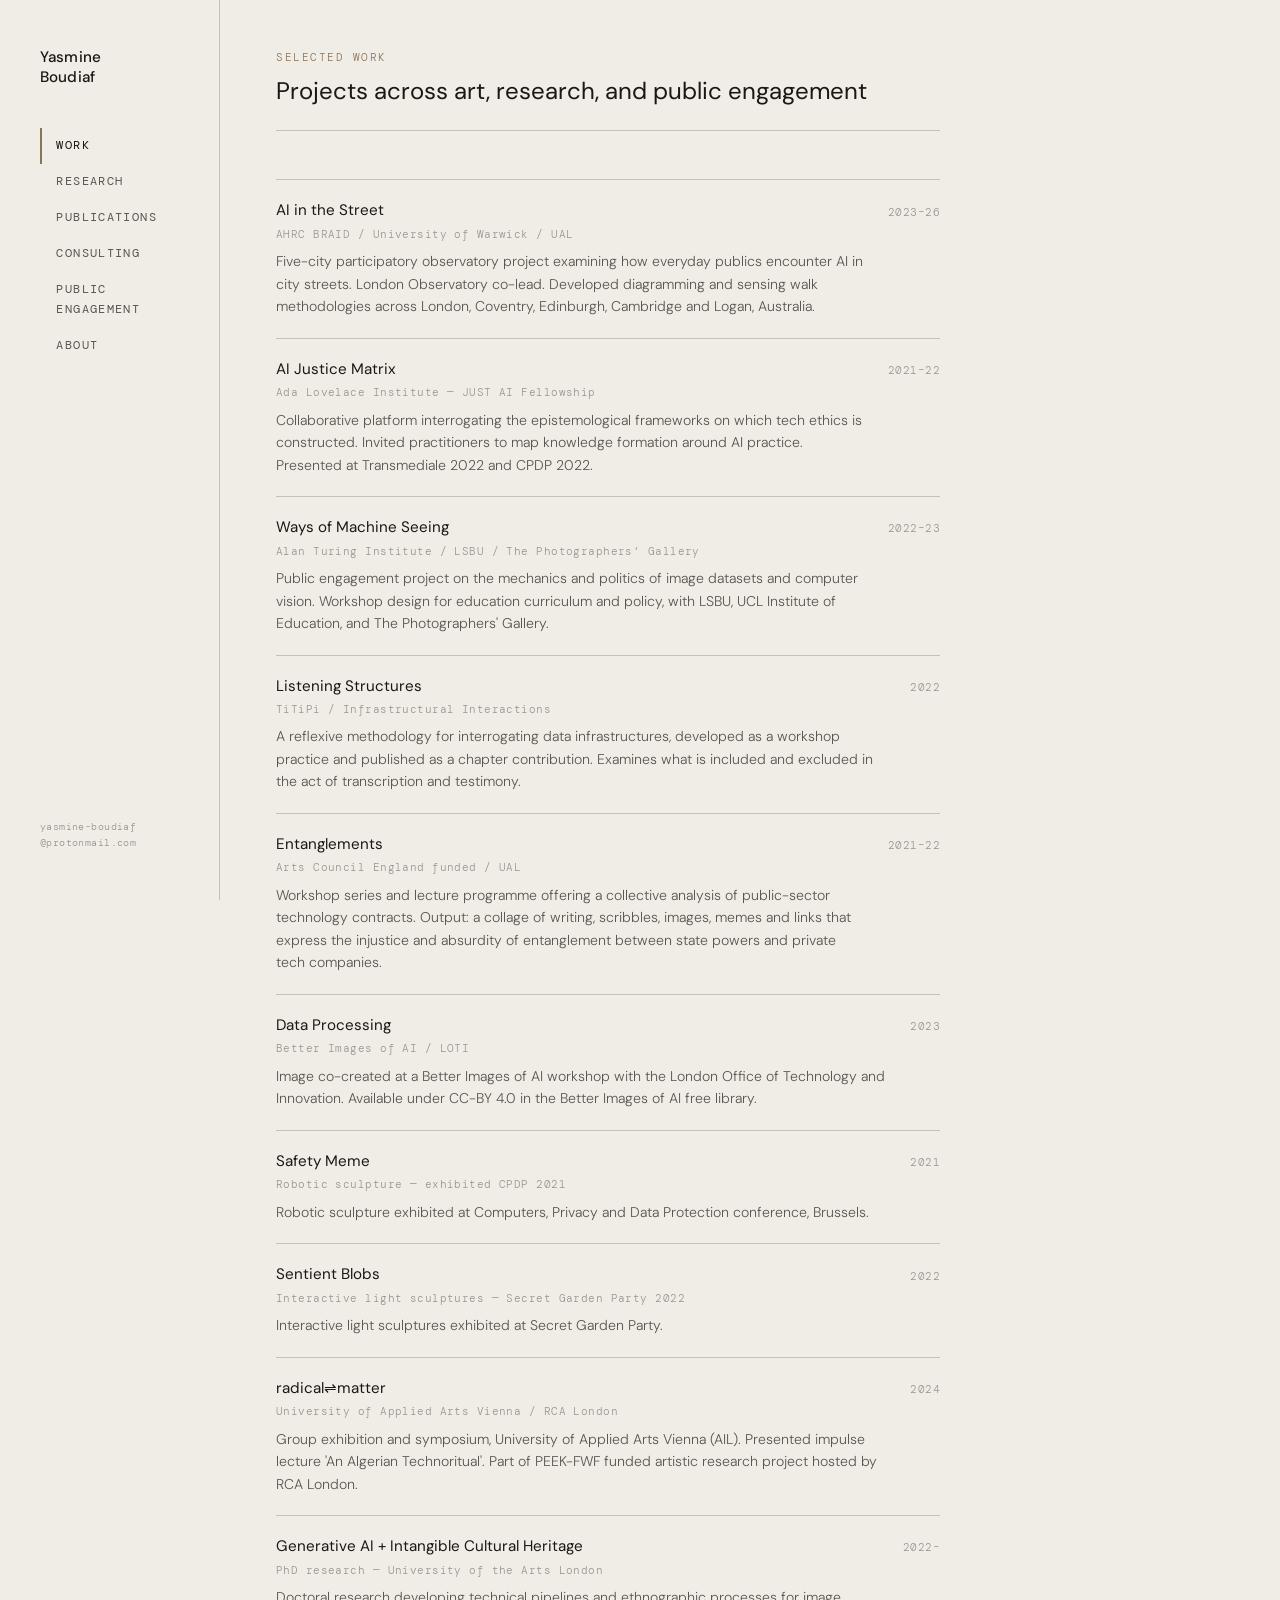
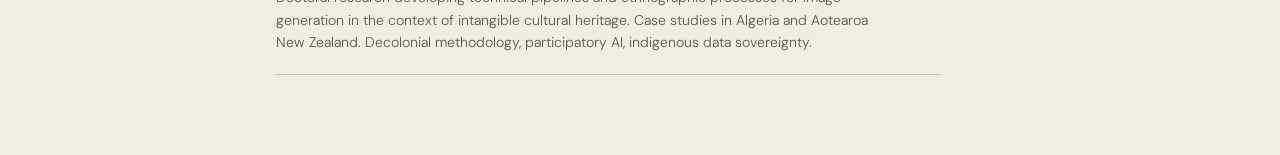
==== index.html @ 7d90a226 "added files via upload v1 website files" ====
<!DOCTYPE html>
<html lang="en">
<head>
  <meta charset="UTF-8">
  <meta name="viewport" content="width=device-width, initial-scale=1.0">
  <meta name="description" content="Yasmine Boudiaf — researcher, artist and technologist working at the intersection of generative AI, intangible cultural heritage, and decolonial practice.">
  <title>Work — Yasmine Boudiaf</title>
  <link rel="stylesheet" href="style.css">
</head>
<body>

<div class="site-wrapper">

  <nav class="site-nav" aria-label="Site navigation">
    <a href="index.html" class="site-name">Yasmine<br>Boudiaf</a>
    <ul class="nav-list">
      <li class="active"><a href="index.html">Work</a></li>
      <li><a href="research.html">Research</a></li>
      <li><a href="publications.html">Publications</a></li>
      <li><a href="consulting.html">Consulting</a></li>
      <li><a href="public-engagement.html">Public engagement</a></li>
      <li><a href="about.html">About</a></li>
    </ul>
    <div class="nav-footer">
      <a href="mailto:yasmine-boudiaf@protonmail.com">yasmine-boudiaf<br>@protonmail.com</a>
    </div>
  </nav>

  <main class="site-main">

    <header class="page-header">
      <span class="page-label">Selected work</span>
      <h1 class="page-title">Projects across art, research, and public engagement</h1>
    </header>

    <div class="entry-list">

      <div class="entry">
        <div>
          <div class="entry-title"><a href="https://warwick.ac.uk/fac/cross_fac/cim/research/projects/ai-in-the-street/" target="_blank">AI in the Street</a></div>
          <div class="entry-meta">AHRC BRAID / University of Warwick / UAL</div>
          <p class="entry-desc">Five-city participatory observatory project examining how everyday publics encounter AI in city streets. London Observatory co-lead. Developed diagramming and sensing walk methodologies across London, Coventry, Edinburgh, Cambridge and Logan, Australia.</p>
        </div>
        <div class="entry-year">2023–26</div>
      </div>

      <div class="entry">
        <div>
          <div class="entry-title"><a href="https://yasmine-boudiaf.com/ai-justice-matrix-collaborative-platform" target="_blank">AI Justice Matrix</a></div>
          <div class="entry-meta">Ada Lovelace Institute — JUST AI Fellowship</div>
          <p class="entry-desc">Collaborative platform interrogating the epistemological frameworks on which tech ethics is constructed. Invited practitioners to map knowledge formation around AI practice. Presented at Transmediale 2022 and CPDP 2022.</p>
        </div>
        <div class="entry-year">2021–22</div>
      </div>

      <div class="entry">
        <div>
          <div class="entry-title"><a href="https://www.lsbu.ac.uk/research/centres-groups/digital-and-data-research-centre/projects/ways-of-machine-seeing" target="_blank">Ways of Machine Seeing</a></div>
          <div class="entry-meta">Alan Turing Institute / LSBU / The Photographers' Gallery</div>
          <p class="entry-desc">Public engagement project on the mechanics and politics of image datasets and computer vision. Workshop design for education curriculum and policy, with LSBU, UCL Institute of Education, and The Photographers' Gallery.</p>
        </div>
        <div class="entry-year">2022–23</div>
      </div>

      <div class="entry">
        <div>
          <div class="entry-title"><a href="https://titipi.org/wiki/index.php/Listening_Structures" target="_blank">Listening Structures</a></div>
          <div class="entry-meta">TiTiPi / Infrastructural Interactions</div>
          <p class="entry-desc">A reflexive methodology for interrogating data infrastructures, developed as a workshop practice and published as a chapter contribution. Examines what is included and excluded in the act of transcription and testimony.</p>
        </div>
        <div class="entry-year">2022</div>
      </div>

      <div class="entry">
        <div>
          <div class="entry-title">Entanglements</div>
          <div class="entry-meta">Arts Council England funded / UAL</div>
          <p class="entry-desc">Workshop series and lecture programme offering a collective analysis of public-sector technology contracts. Output: a collage of writing, scribbles, images, memes and links that express the injustice and absurdity of entanglement between state powers and private tech companies.</p>
        </div>
        <div class="entry-year">2021–22</div>
      </div>

      <div class="entry">
        <div>
          <div class="entry-title"><a href="https://betterimagesofai.org/images?artist=YasmineBoudiaf&title=DataProcessing" target="_blank">Data Processing</a></div>
          <div class="entry-meta">Better Images of AI / LOTI</div>
          <p class="entry-desc">Image co-created at a Better Images of AI workshop with the London Office of Technology and Innovation. Available under CC-BY 4.0 in the Better Images of AI free library.</p>
        </div>
        <div class="entry-year">2023</div>
      </div>

      <div class="entry">
        <div>
          <div class="entry-title">Safety Meme</div>
          <div class="entry-meta">Robotic sculpture — exhibited CPDP 2021</div>
          <p class="entry-desc">Robotic sculpture exhibited at Computers, Privacy and Data Protection conference, Brussels.</p>
        </div>
        <div class="entry-year">2021</div>
      </div>

      <div class="entry">
        <div>
          <div class="entry-title">Sentient Blobs</div>
          <div class="entry-meta">Interactive light sculptures — Secret Garden Party 2022</div>
          <p class="entry-desc">Interactive light sculptures exhibited at Secret Garden Party.</p>
        </div>
        <div class="entry-year">2022</div>
      </div>

      <div class="entry">
        <div>
          <div class="entry-title"><a href="https://www.radicalmatter.art/events/exhibition" target="_blank">radical⇌matter</a></div>
          <div class="entry-meta">University of Applied Arts Vienna / RCA London</div>
          <p class="entry-desc">Group exhibition and symposium, University of Applied Arts Vienna (AIL). Presented impulse lecture 'An Algerian Technoritual'. Part of PEEK-FWF funded artistic research project hosted by RCA London.</p>
        </div>
        <div class="entry-year">2024</div>
      </div>

      <div class="entry">
        <div>
          <div class="entry-title">Generative AI + Intangible Cultural Heritage</div>
          <div class="entry-meta">PhD research — University of the Arts London</div>
          <p class="entry-desc">Doctoral research developing technical pipelines and ethnographic processes for image generation in the context of intangible cultural heritage. Case studies in Algeria and Aotearoa New Zealand. Decolonial methodology, participatory AI, indigenous data sovereignty.</p>
        </div>
        <div class="entry-year">2022–</div>
      </div>

    </div>

  </main>
</div>

</body>
</html>
---- style.css ----
/* ============================================================
   yasmine-boudiaf.com — stylesheet
   Typefaces: DM Mono (nav, labels), DM Sans (body)
   ============================================================ */

@import url('https://fonts.googleapis.com/css2?family=DM+Mono:ital,wght@0,300;0,400;0,500;1,300&family=DM+Sans:ital,opsz,wght@0,9..40,300;0,9..40,400;0,9..40,500;1,9..40,300&display=swap');

/* ── tokens ─────────────────────────────────────────────── */
:root {
  --bg:         #F0EDE6;
  --ink:        #1A1814;
  --ink-mid:    #5A5550;
  --ink-faint:  #9A9490;
  --accent:     #2D4A3E;
  --warm:       #8C7355;
  --border:     #C8C0B4;

  --mono:       'DM Mono', monospace;
  --sans:       'DM Sans', sans-serif;

  --nav-w:      220px;
  --gap:        2.5rem;
  --line:       1.75;
}

/* ── reset ───────────────────────────────────────────────── */
*, *::before, *::after { box-sizing: border-box; margin: 0; padding: 0; }
html { font-size: 16px; scroll-behavior: smooth; }

body {
  background: var(--bg);
  color: var(--ink);
  font-family: var(--sans);
  font-size: 1rem;
  font-weight: 300;
  line-height: var(--line);
  min-height: 100vh;
}

/* ── layout ──────────────────────────────────────────────── */
.site-wrapper {
  display: flex;
  min-height: 100vh;
}

/* ── left navigation ─────────────────────────────────────── */
.site-nav {
  width: var(--nav-w);
  min-width: var(--nav-w);
  padding: 3rem 2rem 3rem 2.5rem;
  position: sticky;
  top: 0;
  height: 100vh;
  display: flex;
  flex-direction: column;
  border-right: 1px solid var(--border);
}

.site-name {
  font-family: var(--sans);
  font-size: 0.95rem;
  font-weight: 500;
  letter-spacing: 0.01em;
  line-height: 1.3;
  margin-bottom: 2.5rem;
  color: var(--ink);
  text-decoration: none;
  display: block;
}

.site-name:hover { color: var(--accent); }

.nav-list {
  list-style: none;
  display: flex;
  flex-direction: column;
  gap: 0;
}

.nav-list li {
  border-left: 2px solid transparent;
  transition: border-color 0.15s;
}

.nav-list li.active,
.nav-list li:hover {
  border-left-color: var(--warm);
}

.nav-list a {
  display: block;
  font-family: var(--mono);
  font-size: 0.72rem;
  font-weight: 400;
  letter-spacing: 0.12em;
  text-transform: uppercase;
  color: var(--ink-mid);
  text-decoration: none;
  padding: 0.5rem 0 0.5rem 0.9rem;
  transition: color 0.15s;
}

.nav-list li.active a,
.nav-list li:hover a {
  color: var(--ink);
}

.nav-footer {
  margin-top: auto;
  font-family: var(--mono);
  font-size: 0.65rem;
  color: var(--ink-faint);
  letter-spacing: 0.04em;
  line-height: 1.6;
}

.nav-footer a {
  color: var(--ink-faint);
  text-decoration: none;
}

.nav-footer a:hover { color: var(--accent); }

/* ── main content ────────────────────────────────────────── */
.site-main {
  flex: 1;
  padding: 3rem var(--gap) 5rem calc(var(--gap) + 1rem);
  max-width: 760px;
}

/* ── page header ─────────────────────────────────────────── */
.page-header {
  margin-bottom: 3rem;
  padding-bottom: 1.5rem;
  border-bottom: 1px solid var(--border);
}

.page-label {
  font-family: var(--mono);
  font-size: 0.68rem;
  letter-spacing: 0.14em;
  text-transform: uppercase;
  color: var(--warm);
  display: block;
  margin-bottom: 0.5rem;
}

.page-title {
  font-family: var(--sans);
  font-size: 1.5rem;
  font-weight: 400;
  line-height: 1.3;
  color: var(--ink);
}

/* ── typography ──────────────────────────────────────────── */
h2 {
  font-family: var(--sans);
  font-size: 0.8rem;
  font-weight: 500;
  letter-spacing: 0.1em;
  text-transform: uppercase;
  color: var(--warm);
  margin: 2.5rem 0 1rem;
}

h2:first-child { margin-top: 0; }

p {
  margin-bottom: 1rem;
  color: var(--ink);
}

p:last-child { margin-bottom: 0; }

a {
  color: var(--accent);
  text-decoration: underline;
  text-underline-offset: 3px;
  text-decoration-thickness: 1px;
}

a:hover { color: var(--ink); }

em { font-style: italic; }
strong { font-weight: 500; }

/* ── project / entry list ────────────────────────────────── */
.entry-list {
  display: flex;
  flex-direction: column;
  gap: 0;
}

.entry {
  padding: 1.25rem 0;
  border-bottom: 1px solid var(--border);
  display: grid;
  grid-template-columns: 1fr auto;
  gap: 0 1.5rem;
  align-items: start;
}

.entry:first-child { border-top: 1px solid var(--border); }

.entry-title {
  font-family: var(--sans);
  font-size: 0.95rem;
  font-weight: 400;
  color: var(--ink);
  margin-bottom: 0.2rem;
  line-height: 1.4;
}

.entry-title a {
  color: var(--ink);
  text-decoration: none;
}

.entry-title a:hover { color: var(--accent); }

.entry-meta {
  font-family: var(--mono);
  font-size: 0.68rem;
  color: var(--ink-faint);
  letter-spacing: 0.04em;
  margin-bottom: 0.4rem;
}

.entry-desc {
  font-size: 0.88rem;
  color: var(--ink-mid);
  line-height: 1.6;
  margin: 0;
}

.entry-year {
  font-family: var(--mono);
  font-size: 0.68rem;
  color: var(--ink-faint);
  letter-spacing: 0.04em;
  white-space: nowrap;
  padding-top: 0.15rem;
}

/* ── about page ──────────────────────────────────────────── */
.about-grid {
  display: grid;
  grid-template-columns: 1fr 1fr;
  gap: 0 3rem;
  margin-top: 2rem;
}

.about-grid .full-width {
  grid-column: 1 / -1;
}

.tag-list {
  list-style: none;
  display: flex;
  flex-wrap: wrap;
  gap: 0.4rem;
  margin-top: 0.5rem;
}

.tag-list li {
  font-family: var(--mono);
  font-size: 0.65rem;
  letter-spacing: 0.06em;
  color: var(--ink-mid);
  background: transparent;
  border: 1px solid var(--border);
  padding: 0.2rem 0.55rem;
  border-radius: 2px;
}

/* ── section divider ─────────────────────────────────────── */
.section-gap {
  margin-top: 2.5rem;
}

/* ── CV download ─────────────────────────────────────────── */
.cv-link {
  display: inline-flex;
  align-items: center;
  gap: 0.5rem;
  font-family: var(--mono);
  font-size: 0.72rem;
  letter-spacing: 0.1em;
  text-transform: uppercase;
  color: var(--bg);
  background: var(--ink);
  text-decoration: none;
  padding: 0.65rem 1.1rem;
  border-radius: 2px;
  transition: background 0.15s;
  margin-top: 1.5rem;
}

.cv-link:hover {
  background: var(--accent);
  color: var(--bg);
}

/* ── affiliation list ────────────────────────────────────── */
.affil-list {
  list-style: none;
  display: flex;
  flex-direction: column;
  gap: 0.5rem;
}

.affil-list li {
  font-size: 0.88rem;
  color: var(--ink-mid);
  padding-left: 1rem;
  position: relative;
}

.affil-list li::before {
  content: '—';
  position: absolute;
  left: 0;
  color: var(--border);
  font-family: var(--mono);
}

/* ── responsive ──────────────────────────────────────────── */
@media (max-width: 720px) {
  .site-wrapper { flex-direction: column; }

  .site-nav {
    width: 100%;
    min-width: 0;
    height: auto;
    position: static;
    padding: 1.5rem 1.5rem 1rem;
    border-right: none;
    border-bottom: 1px solid var(--border);
    flex-direction: row;
    flex-wrap: wrap;
    align-items: center;
    gap: 1rem;
  }

  .site-name { margin-bottom: 0; }

  .nav-list {
    flex-direction: row;
    flex-wrap: wrap;
    gap: 0;
  }

  .nav-list li { border-left: none; border-bottom: 2px solid transparent; }
  .nav-list li.active, .nav-list li:hover { border-left-color: transparent; border-bottom-color: var(--warm); }
  .nav-list a { padding: 0.3rem 0.6rem; }

  .nav-footer { display: none; }

  .site-main {
    padding: 2rem 1.5rem 3rem;
    max-width: 100%;
  }

  .about-grid {
    grid-template-columns: 1fr;
  }

  .entry {
    grid-template-columns: 1fr;
  }

  .entry-year {
    display: none;
  }
}

@media (prefers-reduced-motion: reduce) {
  * { transition: none !important; }
}
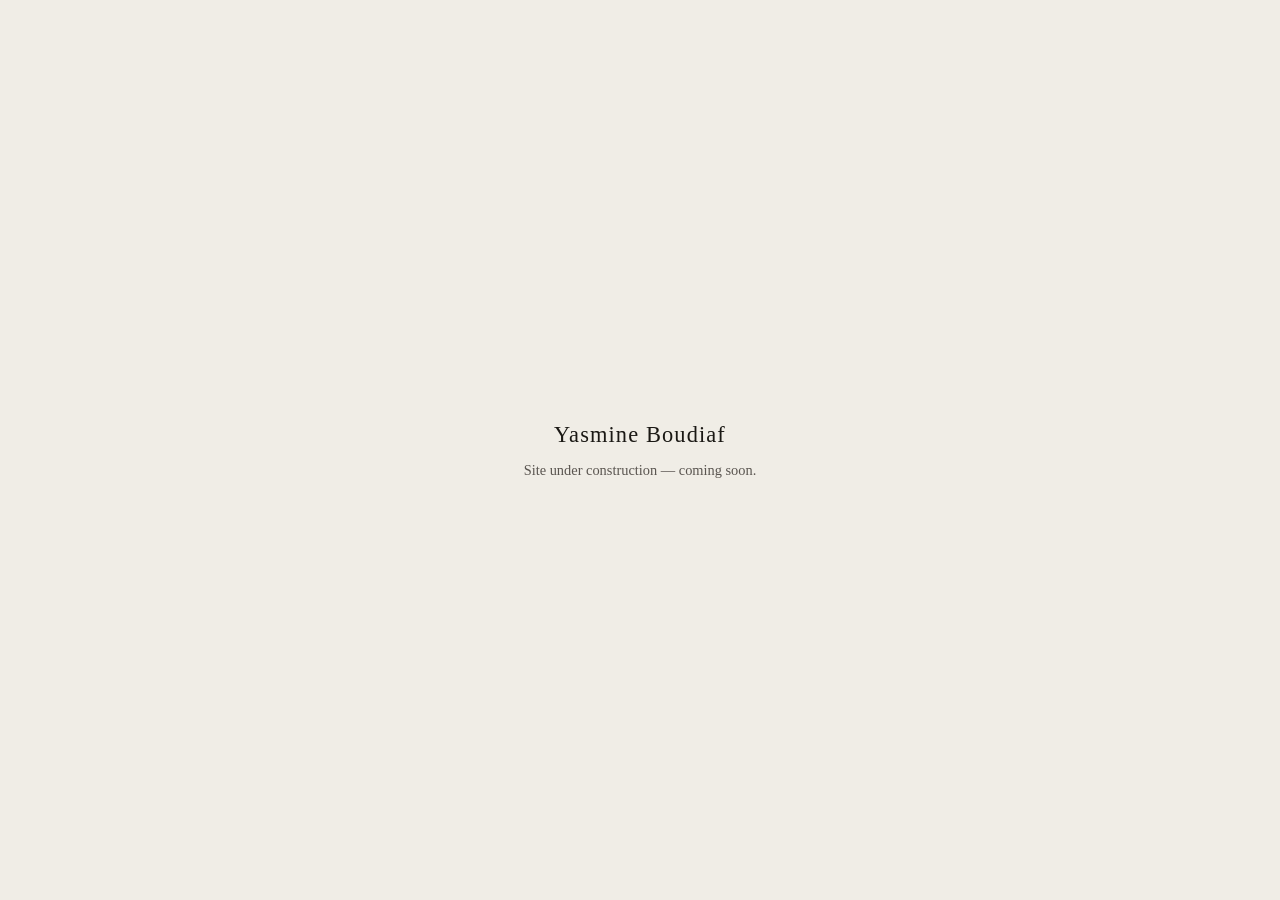
==== commit 07757218: "Update index.html Temporary landing page while site is being built." ====
--- a/index.html
+++ b/index.html
@@ -1,134 +1,39 @@
 <!DOCTYPE html>
 <html lang="en">
 <head>
-  <meta charset="UTF-8">
-  <meta name="viewport" content="width=device-width, initial-scale=1.0">
-  <meta name="description" content="Yasmine Boudiaf — researcher, artist and technologist working at the intersection of generative AI, intangible cultural heritage, and decolonial practice.">
-  <title>Work — Yasmine Boudiaf</title>
-  <link rel="stylesheet" href="style.css">
+<meta charset="UTF-8">
+<meta name="viewport" content="width=device-width, initial-scale=1.0">
+<title>Yasmine Boudiaf</title>
+<style>
+  body {
+    background: #F0EDE6;
+    font-family: 'Georgia', serif;
+    display: flex;
+    align-items: center;
+    justify-content: center;
+    min-height: 100vh;
+    margin: 0;
+  }
+  .message {
+    text-align: center;
+    color: #1A1814;
+  }
+  h1 {
+    font-size: 1.4rem;
+    font-weight: 400;
+    letter-spacing: 0.05em;
+    margin-bottom: 0.75rem;
+  }
+  p {
+    font-size: 0.9rem;
+    color: #5A5550;
+  }
+</style>
 </head>
 <body>
-
-<div class="site-wrapper">
-
-  <nav class="site-nav" aria-label="Site navigation">
-    <a href="index.html" class="site-name">Yasmine<br>Boudiaf</a>
-    <ul class="nav-list">
-      <li class="active"><a href="index.html">Work</a></li>
-      <li><a href="research.html">Research</a></li>
-      <li><a href="publications.html">Publications</a></li>
-      <li><a href="consulting.html">Consulting</a></li>
-      <li><a href="public-engagement.html">Public engagement</a></li>
-      <li><a href="about.html">About</a></li>
-    </ul>
-    <div class="nav-footer">
-      <a href="mailto:yasmine-boudiaf@protonmail.com">yasmine-boudiaf<br>@protonmail.com</a>
-    </div>
-  </nav>
-
-  <main class="site-main">
-
-    <header class="page-header">
-      <span class="page-label">Selected work</span>
-      <h1 class="page-title">Projects across art, research, and public engagement</h1>
-    </header>
-
-    <div class="entry-list">
-
-      <div class="entry">
-        <div>
-          <div class="entry-title"><a href="https://warwick.ac.uk/fac/cross_fac/cim/research/projects/ai-in-the-street/" target="_blank">AI in the Street</a></div>
-          <div class="entry-meta">AHRC BRAID / University of Warwick / UAL</div>
-          <p class="entry-desc">Five-city participatory observatory project examining how everyday publics encounter AI in city streets. London Observatory co-lead. Developed diagramming and sensing walk methodologies across London, Coventry, Edinburgh, Cambridge and Logan, Australia.</p>
-        </div>
-        <div class="entry-year">2023–26</div>
-      </div>
-
-      <div class="entry">
-        <div>
-          <div class="entry-title"><a href="https://yasmine-boudiaf.com/ai-justice-matrix-collaborative-platform" target="_blank">AI Justice Matrix</a></div>
-          <div class="entry-meta">Ada Lovelace Institute — JUST AI Fellowship</div>
-          <p class="entry-desc">Collaborative platform interrogating the epistemological frameworks on which tech ethics is constructed. Invited practitioners to map knowledge formation around AI practice. Presented at Transmediale 2022 and CPDP 2022.</p>
-        </div>
-        <div class="entry-year">2021–22</div>
-      </div>
-
-      <div class="entry">
-        <div>
-          <div class="entry-title"><a href="https://www.lsbu.ac.uk/research/centres-groups/digital-and-data-research-centre/projects/ways-of-machine-seeing" target="_blank">Ways of Machine Seeing</a></div>
-          <div class="entry-meta">Alan Turing Institute / LSBU / The Photographers' Gallery</div>
-          <p class="entry-desc">Public engagement project on the mechanics and politics of image datasets and computer vision. Workshop design for education curriculum and policy, with LSBU, UCL Institute of Education, and The Photographers' Gallery.</p>
-        </div>
-        <div class="entry-year">2022–23</div>
-      </div>
-
-      <div class="entry">
-        <div>
-          <div class="entry-title"><a href="https://titipi.org/wiki/index.php/Listening_Structures" target="_blank">Listening Structures</a></div>
-          <div class="entry-meta">TiTiPi / Infrastructural Interactions</div>
-          <p class="entry-desc">A reflexive methodology for interrogating data infrastructures, developed as a workshop practice and published as a chapter contribution. Examines what is included and excluded in the act of transcription and testimony.</p>
-        </div>
-        <div class="entry-year">2022</div>
-      </div>
-
-      <div class="entry">
-        <div>
-          <div class="entry-title">Entanglements</div>
-          <div class="entry-meta">Arts Council England funded / UAL</div>
-          <p class="entry-desc">Workshop series and lecture programme offering a collective analysis of public-sector technology contracts. Output: a collage of writing, scribbles, images, memes and links that express the injustice and absurdity of entanglement between state powers and private tech companies.</p>
-        </div>
-        <div class="entry-year">2021–22</div>
-      </div>
-
-      <div class="entry">
-        <div>
-          <div class="entry-title"><a href="https://betterimagesofai.org/images?artist=YasmineBoudiaf&title=DataProcessing" target="_blank">Data Processing</a></div>
-          <div class="entry-meta">Better Images of AI / LOTI</div>
-          <p class="entry-desc">Image co-created at a Better Images of AI workshop with the London Office of Technology and Innovation. Available under CC-BY 4.0 in the Better Images of AI free library.</p>
-        </div>
-        <div class="entry-year">2023</div>
-      </div>
-
-      <div class="entry">
-        <div>
-          <div class="entry-title">Safety Meme</div>
-          <div class="entry-meta">Robotic sculpture — exhibited CPDP 2021</div>
-          <p class="entry-desc">Robotic sculpture exhibited at Computers, Privacy and Data Protection conference, Brussels.</p>
-        </div>
-        <div class="entry-year">2021</div>
-      </div>
-
-      <div class="entry">
-        <div>
-          <div class="entry-title">Sentient Blobs</div>
-          <div class="entry-meta">Interactive light sculptures — Secret Garden Party 2022</div>
-          <p class="entry-desc">Interactive light sculptures exhibited at Secret Garden Party.</p>
-        </div>
-        <div class="entry-year">2022</div>
-      </div>
-
-      <div class="entry">
-        <div>
-          <div class="entry-title"><a href="https://www.radicalmatter.art/events/exhibition" target="_blank">radical⇌matter</a></div>
-          <div class="entry-meta">University of Applied Arts Vienna / RCA London</div>
-          <p class="entry-desc">Group exhibition and symposium, University of Applied Arts Vienna (AIL). Presented impulse lecture 'An Algerian Technoritual'. Part of PEEK-FWF funded artistic research project hosted by RCA London.</p>
-        </div>
-        <div class="entry-year">2024</div>
-      </div>
-
-      <div class="entry">
-        <div>
-          <div class="entry-title">Generative AI + Intangible Cultural Heritage</div>
-          <div class="entry-meta">PhD research — University of the Arts London</div>
-          <p class="entry-desc">Doctoral research developing technical pipelines and ethnographic processes for image generation in the context of intangible cultural heritage. Case studies in Algeria and Aotearoa New Zealand. Decolonial methodology, participatory AI, indigenous data sovereignty.</p>
-        </div>
-        <div class="entry-year">2022–</div>
-      </div>
-
-    </div>
-
-  </main>
-</div>
-
+  <div class="message">
+    <h1>Yasmine Boudiaf</h1>
+    <p>Site under construction — coming soon.</p>
+  </div>
 </body>
 </html>
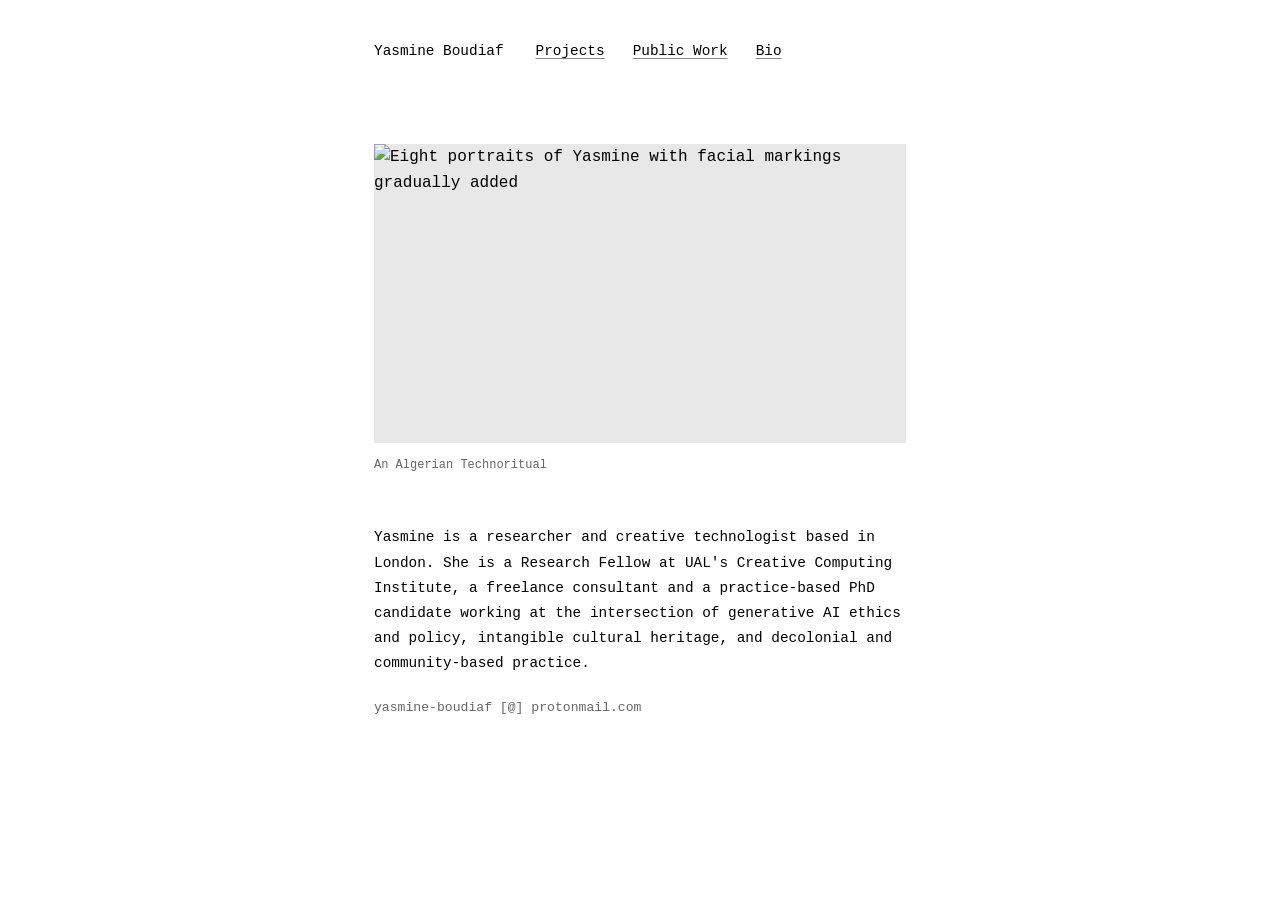
==== commit e0b26add: "Add files via upload Nov 2026.2" ====
--- a/index.html
+++ b/index.html
@@ -3,37 +3,623 @@
 <head>
 <meta charset="UTF-8">
 <meta name="viewport" content="width=device-width, initial-scale=1.0">
+<meta name="description" content="Yasmine Boudiaf, researcher, artist, and technologist working at the intersection of AI governance, cultural heritage, and decolonial practice. Based in London.">
+<meta name="keywords" content="Yasmine Boudiaf, AI ethics, cultural heritage, decolonial AI, intangible heritage, generative AI, participatory research, AI policy, racial justice, creative technologist, UAL, Creative Computing Institute, Algerian artist, AI governance, anti-colonial, indigenous data sovereignty, federated data commons">
+<meta property="og:type" content="website">
+<meta property="og:url" content="https://yasmine-boudiaf.com/">
+<meta property="og:title" content="Yasmine Boudiaf">
+<meta property="og:description" content="Researcher, artist and technologist working across AI ethics, intangible cultural heritage and decolonial practice. Based in London.">
+<meta property="og:image" content="https://yasmine-boudiaf.com/og-image.jpg">
+<meta property="og:image:width" content="1200">
+<meta property="og:image:height" content="630">
+<meta property="og:image:alt" content="Yasmine Boudiaf, with eight portraits showing Algerian facial markings">
+<meta name="twitter:card" content="summary_large_image">
+<link rel="canonical" href="https://yasmine-boudiaf.com/">
+<link rel="icon" href="favicon.ico" sizes="any">
+<link rel="icon" type="image/png" href="favicon.png">
+<link rel="apple-touch-icon" href="apple-touch-icon.png">
 <title>Yasmine Boudiaf</title>
 <style>
-  body {
-    background: #F0EDE6;
-    font-family: 'Georgia', serif;
-    display: flex;
-    align-items: center;
-    justify-content: center;
-    min-height: 100vh;
-    margin: 0;
-  }
-  .message {
-    text-align: center;
-    color: #1A1814;
-  }
-  h1 {
-    font-size: 1.4rem;
-    font-weight: 400;
-    letter-spacing: 0.05em;
-    margin-bottom: 0.75rem;
-  }
-  p {
-    font-size: 0.9rem;
-    color: #5A5550;
-  }
+@font-face {
+  font-family: 'Mono';
+  src: url('fonts/mono-regular.woff') format('woff');
+  font-weight: 400;
+  font-style: normal;
+  font-display: swap;
+}
+@font-face {
+  font-family: 'Mono';
+  src: url('fonts/mono-bold.woff') format('woff');
+  font-weight: 700;
+  font-style: normal;
+  font-display: swap;
+}
+@font-face {
+  font-family: 'Mono';
+  src: url('fonts/mono-italic.woff') format('woff');
+  font-weight: 400;
+  font-style: italic;
+  font-display: swap;
+}
+
+* { box-sizing: border-box; margin: 0; padding: 0; }
+html { background: #fff; color: #000; font-size: 16px; }
+body {
+  font-family: 'Mono', 'Courier New', monospace;
+  font-weight: 400; line-height: 1.65;
+  max-width: 580px; margin: 0 auto;
+  padding: 2.5rem 1.5rem 8rem;
+}
+a { color: #000; text-decoration: underline; text-underline-offset: 3px; text-decoration-color: #888; }
+a:hover { text-decoration-color: #000; }
+a:focus-visible { outline: 2px solid #000; outline-offset: 3px; text-decoration: none; }
+em { font-style: italic; }
+strong { font-weight: 700; }
+
+.site-header { display: grid; grid-template-columns: auto 1fr; gap: 2rem; margin-bottom: 5rem; }
+.site-name { font-size: 0.9rem; text-decoration: none; white-space: nowrap; }
+.site-name:hover { text-decoration: underline; }
+.nav-links { display: flex; flex-wrap: wrap; gap: 0 1.75rem; }
+.nav-links a { font-size: 0.9rem; }
+.nav-links a[aria-current="page"] { text-decoration-color: #000; text-decoration-thickness: 2px; }
+
+.back { display: inline-block; font-size: 0.82rem; color: #666; margin-bottom: 3.5rem; }
+.back:hover { color: #000; }
+
+.project-title { font-size: 1.55rem; font-weight: 400; line-height: 1.25; margin-bottom: 0.75rem; }
+.meta { font-size: 0.82rem; color: #666; margin-bottom: 2rem; }
+.project-title + .img-box, .project-title + p:not(.meta) { margin-top: 1.25rem; }
+
+p { font-size: 0.9rem; line-height: 1.75; margin-bottom: 1.25rem; }
+ol, ul { font-size: 0.9rem; line-height: 1.75; margin: 0 0 1.25rem 1.5rem; }
+
+.section-head { font-size: 0.9rem; font-weight: 700; margin: 3rem 0 1rem; }
+.sub-head { font-size: 1.1rem; font-weight: 400; margin: 4rem 0 1rem; }
+.sub-head:first-child, .view > .section-head:first-child { margin-top: 0; }
+.meta + .sub-head { margin-top: 1rem; }
+.sub-head + .img-box { margin-top: 0; }
+.section-head + p, .section-head + ol { margin-top: 0; }
+
+.img-box { width: 100%; background: #e8e8e8; display: flex; align-items: center; justify-content: center;
+  position: relative; overflow: hidden; margin-bottom: 0.5rem; }
+.img-box-main { aspect-ratio: 16/9; margin-bottom: 2.5rem; }
+.img-box-inline { aspect-ratio: 4/3; margin: 2.5rem 0; }
+.img-box-portrait { aspect-ratio: 4/5; max-width: 320px; margin-bottom: 3rem; }
+.img-box::before, .img-box::after { content: ''; position: absolute; background: #ccc; }
+.img-box::before { width: 100%; height: 1px; top: 50%; left: 0; }
+.img-box::after { width: 1px; height: 100%; left: 50%; top: 0; }
+.img-box-label { font-size: 0.7rem; color: #aaa; text-transform: uppercase; letter-spacing: 0.1em; position: relative; z-index: 1; }
+
+.inline-img { margin: 2.5rem 0; }
+.inline-img .img-box-inline { margin: 0 0 0.5rem; }
+.img-caption { font-size: 0.75rem; color: #666; line-height: 1.5; margin-bottom: 0; }
+.img-box-main:has(+ .img-caption) { margin-bottom: 0.5rem; }
+.img-box-main + .img-caption { margin-bottom: 2.5rem; }
+
+.project-links { display: flex; flex-direction: column; gap: 0.35rem; margin: 3rem 0 1.25rem; }
+.project-links a { font-size: 0.82rem; }
+
+/* landing */
+.carousel { position: relative; margin-bottom: 3rem; }
+.slide { display: none; text-decoration: none; }
+.slide.is-on { display: block; }
+.slide .img-box-main { margin-bottom: 0.5rem; }
+.slide-caption { font-size: 0.75rem; color: #666; }
+.slide:hover .slide-caption { color: #000; text-decoration: underline; text-underline-offset: 3px; }
+.contact { font-size: 0.82rem; color: #666; }
+
+/* projects index */
+.index { list-style: none; margin: 0; }
+.index li { margin-bottom: 4.5rem; }
+.index-link { display: block; text-decoration: none; }
+.index-title { display: block; font-size: 1.1rem; line-height: 1.35; margin-bottom: 1rem;
+  text-decoration: underline; text-underline-offset: 4px; text-decoration-color: #888; }
+.index-link:hover .index-title { text-decoration-color: #000; }
+.index-link .img-box-main { margin-bottom: 1rem; }
+.index-desc { margin: 0; }
+
+/* research */
+.research-title { font-size: 1.1rem; line-height: 1.5; font-style: italic; margin-bottom: 2.5rem; }
+
+/* output and about lists */
+.out-group, .cv-group { margin-bottom: 1rem; }
+.out-title, .cv-role { font-size: 0.9rem; line-height: 1.5; }
+.out-meta, .cv-org-date { font-size: 0.75rem; color: #666; line-height: 1.5; }
+.out-meta a, .cv-org-date a { color: #666; }
+.affil-list { list-style: none; margin-left: 0; }
+.affil-list li { margin-bottom: 0.25rem; }
+.collab-list { list-style: none; margin-left: 0; }
+
+.view[hidden] { display: none; }
+.visually-hidden { position: absolute; width: 1px; height: 1px; overflow: hidden; clip: rect(0 0 0 0); white-space: nowrap; }
+
+@media (max-width: 480px) {
+  body { padding-top: 1.5rem; }
+  .site-header { grid-template-columns: 1fr; gap: 0.5rem; margin-bottom: 3.5rem; }
+  .nav-links { gap: 0 1.25rem; }
+  .project-title { font-size: 1.3rem; }
+}
+
+.fig { margin: 0 0 2.5rem; }
+.fig img, .fig video { display: block; max-width: 100%; height: auto; }
+.fig video { width: 100%; max-width: 450px; }
+.grid { display: grid; grid-template-columns: 1fr 1fr; gap: 1rem; margin-bottom: 2.5rem; align-items: start; }
+.grid .fig, .grid .video { margin: 0; }
+.video { margin: 0 0 2.5rem; }
+.yt { position: relative; aspect-ratio: 16/9; background: #e8e8e8; }
+.yt iframe { position: absolute; inset: 0; width: 100%; height: 100%; border: 0; }
+.video figcaption { font-size: 0.75rem; margin-top: 0.5rem; line-height: 1.5; }
+.video figcaption a { color: #666; }
+.tbc { font-size: 0.82rem; color: #999; }
+.plain-list { list-style: none; margin-left: 0; }
+.plain-list li { margin-bottom: 0.5rem; }
+.slide-frame { display: block; aspect-ratio: 16/9; overflow: hidden; background: #e8e8e8; margin-bottom: 0.5rem; }
+.slide-frame img { width: 100%; height: 100%; object-fit: cover; display: block; }
+.index-link .fig { margin-bottom: 1rem; }
+.portrait img { width: 320px; }
+.portrait { margin-bottom: 3rem; }
+.sub-head + .fig, .sub-head + .grid, .sub-head + .img-box { margin-top: 0; }
+.meta + .fig, .meta + .img-box { margin-top: 0.5rem; }
+@media (max-width: 480px) { .grid { gap: 0.6rem; } }
+
+
+.fig { text-align: center; }
+.fig img, .fig video { margin-left: auto; margin-right: auto; }
+.portrait img { width: 320px; }
+.grid { justify-items: center; }
+.img-box-portrait { margin-left: auto; margin-right: auto; }
+.video figcaption { text-align: center; }
+
+.fig img, .fig video { width: auto; max-height: 75vh; }
 </style>
 </head>
 <body>
-  <div class="message">
-    <h1>Yasmine Boudiaf</h1>
-    <p>Site under construction — coming soon.</p>
+
+<header class="site-header">
+  <a class="site-name" href="#landing">Yasmine Boudiaf</a>
+  <nav class="nav-links" aria-label="Main">
+    <a href="#projects">Projects</a>
+        <a href="#output">Public Work</a>
+    <a href="#bio">Bio</a>
+  </nav>
+</header>
+
+<main>
+<section id="v-landing" class="view">
+  <h1 class="visually-hidden">Yasmine Boudiaf</h1>
+  <div class="carousel">
+    <a class="slide is-on" href="#project-algerian-technoritual">
+      <span class="slide-frame"><img src="images/alg1.webp" alt="Eight portraits of Yasmine with facial markings gradually added" width="750" height="380"></span>
+      <span class="slide-caption">An Algerian Technoritual</span>
+    </a>
+    <a class="slide" href="#project-handgestures">
+      <span class="slide-frame"><img src="images/hand1.webp" alt="A hand making a ring gesture against black" width="720" height="405" loading="lazy"></span>
+      <span class="slide-caption">Mediterranean Hand Gestures</span>
+    </a>
+    <a class="slide" href="#project-woms">
+      <span class="slide-frame"><img src="images/woms2.webp" alt="Workshop participants at tables with laptops" width="1000" height="520" loading="lazy"></span>
+      <span class="slide-caption">Ways of Machine Seeing</span>
+    </a>
+    <a class="slide" href="#project-experimental">
+      <span class="slide-frame"><img src="images/amph1.webp" alt="Purple translucent sugar sculptures lit from inside on a white plinth" width="640" height="480" loading="lazy"></span>
+      <span class="slide-caption">Experimental Computation</span>
+    </a>
+    <a class="slide" href="#project-listening">
+      <span class="slide-frame"><img src="images/ls8.webp" alt="Workshop participants writing on a large Listening Structures sheet" width="500" height="375" loading="lazy"></span>
+      <span class="slide-caption">Listening Structures</span>
+    </a>
+    <a class="slide" href="#project-vr">
+      <span class="slide-frame"><img src="images/vr2.webp" alt="Virtual open-plan office scene with two men addressing the viewer" width="1000" height="484" loading="lazy"></span>
+      <span class="slide-caption">VR for Unconscious Bias</span>
+    </a>
   </div>
+  <p>Yasmine is a researcher and creative technologist based in London. She is a Research Fellow at UAL's Creative Computing Institute, a freelance consultant and a practice-based PhD candidate working at the intersection of generative AI ethics and policy, intangible cultural heritage, and decolonial and community-based practice.</p>
+  <p class="contact">yasmine-boudiaf [@] protonmail.com</p>
+</section>
+
+<section id="v-projects" class="view" data-title="Projects" hidden>
+  <h1 class="visually-hidden">Projects</h1>
+  <span class="visually-hidden" aria-hidden="true">AI ethics policy cultural heritage decolonial generative AI participatory research intangible heritage anti-colonial racial justice surveillance data rights creative computing art practice community networks federated data commons computer vision augmented reality</span>
+  <ul class="index">
+  <li>
+    <a class="index-link" href="#project-algerian-technoritual"><span class="index-title">An Algerian Technoritual</span><figure class="fig"><img src="images/alg1.webp" alt="Eight portraits of Yasmine with facial markings gradually added" width="750" height="380" loading="lazy"></figure></a>
+    <p class="index-desc">Yasmine uses AI to artistically respond to and connect with a disappearing practice from her own culture: the facial tattoos of Algerian women.</p>
+  </li>
+  <li>
+    <a class="index-link" href="#project-woms"><span class="index-title">Ways of Machine Seeing</span><figure class="fig"><img src="images/woms1.webp" alt="Man on a blue background inside a computer vision box labelled person" width="360" height="284" loading="lazy"></figure></a>
+    <p class="index-desc">How are we teaching machines to see?</p>
+  </li>
+  <li>
+    <a class="index-link" href="#project-federated"><span class="index-title">Federated Data Commons for Creative Communities</span><figure class="fig"><img src="images/cards.webp" alt="Workshop cards describing stakeholders, such as the community that contributed oral histories, each paired with a drawn symbol" width="1200" height="839" loading="lazy"></figure></a>
+    <p class="index-desc">A 15-month UK-US research project developing governance frameworks that enable creative communities to share and manage federated data commons for responsible machine learning applications.</p>
+  </li>
+  <li>
+    <a class="index-link" href="#project-aijustice"><span class="index-title">AI Justice Matrix</span><figure class="fig"><img src="images/ajm1.webp" alt="Network diagram of linked terms such as Colonial Extractivism, Surveillance and Epistemic Justice" width="760" height="760" loading="lazy"></figure></a>
+    <p class="index-desc">An online platform and collaborative authorship project that invites the perspectives of practitioners concerned with our relationship with technology.</p>
+  </li>
+  <li>
+    <a class="index-link" href="#project-aistreet"><span class="index-title">AI in the Street</span><figure class="fig"><img src="images/coventry.webp" alt="Participants cutting and collaging images onto a large street map at the Coventry observatory" width="900" height="1200" loading="lazy"></figure></a>
+    <p class="index-desc">A five-city participatory project examining how everyday publics encounter AI in city streets.</p>
+  </li>
+  <li>
+    <a class="index-link" href="#project-handgestures"><span class="index-title">Mediterranean Hand Gestures</span><figure class="fig"><img src="images/hand1.webp" alt="A hand making a ring gesture against black" width="720" height="405" loading="lazy"></figure></a>
+    <p class="index-desc">This interactive project uses a camera to detect hand gestures and a speaker to produce corresponding verbal sounds.</p>
+  </li>
+  <li>
+    <a class="index-link" href="#project-listening"><span class="index-title">Listening Structures</span><figure class="fig"><img src="images/ls1.webp" alt="Listening Structures sheet with four diagrams: Common-ing, Speculation Chamber, Epistemologies, Journey to Intervention" width="1000" height="905" loading="lazy"></figure></a>
+    <p class="index-desc">Listening Structures provide a 2-dimensional environment to capture and orient thoughts on a given technological conundrum.</p>
+  </li>
+  <li>
+    <a class="index-link" href="#project-everywhere"><span class="index-title">EveryWhere</span><figure class="fig"><img src="images/everywhere.webp" alt="EveryWhere wordmark above a row of emoji: globes, a web, the sun and a repeat symbol" width="1191" height="514" loading="lazy"></figure></a>
+    <p class="index-desc">EveryWhere is an open-source platform for enabling communities to build and own their own sustainable digital networks.</p>
+  </li>
+  <li>
+    <a class="index-link" href="#project-entanglements"><span class="index-title">Entanglements</span><figure class="fig"><img src="images/ent1.webp" alt="Hollerith punch card poster showing a large eye over a factory" width="250" height="348" loading="lazy"></figure></a>
+    <p class="index-desc">Entanglements interrogates the relationship between states and technology companies.</p>
+  </li>
+  <li>
+    <a class="index-link" href="#project-vr"><span class="index-title">VR for Unconscious Bias</span><figure class="fig"><img src="images/vr1.webp" alt="Virtual meeting room scene with four colleagues around a table" width="500" height="311" loading="lazy"></figure></a>
+    <p class="index-desc">Using virtual reality to identify and change misogynistic micro-aggressions in the workplace.</p>
+  </li>
+  <li>
+    <a class="index-link" href="#project-safetymeme"><span class="index-title">Safety Meme</span><figure class="fig"><img src="images/safe1.webp" alt="Baby doll with an extra eye in a striped top, on a pole against yellow" width="1000" height="1000" loading="lazy"></figure></a>
+    <p class="index-desc">A physical meme that acts as an informative object for humans of the future.</p>
+  </li>
+  <li>
+    <a class="index-link" href="#project-experimental"><span class="index-title">Experimental Computation</span><figure class="fig"><img src="images/amph1.webp" alt="Purple translucent sugar sculptures lit from inside on a white plinth" width="640" height="480" loading="lazy"></figure></a>
+    <p class="index-desc">Sugar sculptures, light sculptures and other experiments with electronics and code.</p>
+  </li>
+  </ul>
+</section>
+
+<article id="v-project-algerian-technoritual" class="view" data-title="An Algerian Technoritual" hidden>
+  <a class="back" href="#projects">← Projects</a>
+  <h1 class="project-title">An Algerian Technoritual</h1>
+  <p class="meta">Art practice</p>
+  <figure class="fig"><img src="images/alg1.webp" alt="Eight portraits of Yasmine with facial markings gradually added" width="750" height="380" loading="lazy"></figure>
+<p>An Algerian Techno-Ritual offers a methodology that uses machine learning (ML) as a tool to document cultural practices at risk of permanent erasure from our collective memory, and as a way for people to connect to their heritage.</p>
+<p>Yasmine uses AI to artistically respond to and connect with a disappearing practice from her own culture: the facial tattoos of Algerian women.</p>
+<p>She made a database of mock markings, generated an AI version of the markings, then used augmented reality (AR) to overlay it on her face.</p>
+<figure class="fig"><img src="images/alg2.webp" alt="Grid of AI-generated facial markings" width="687" height="376" loading="lazy"></figure>
+<figure class="fig"><img src="images/alg3.gif" alt="Animated magenta facial marking" width="180" height="280" loading="lazy"></figure>
+<p>Her intention is to expand this pilot to produce a database of facial markings of North African and Middle-Eastern women that does not contain biometric data, for cultural and artistic purposes. She would like to develop a way of using AI that is non-extractive and truly beneficial to society.</p>
+</article>
+<article id="v-project-woms" class="view" data-title="Ways of Machine Seeing" hidden>
+  <a class="back" href="#projects">← Projects</a>
+  <h1 class="project-title">Ways of Machine Seeing</h1>
+  <p class="meta">Research and public engagement</p>
+  <figure class="fig"><img src="images/woms1.webp" alt="Man on a blue background inside a computer vision box labelled person" width="360" height="284" loading="lazy"></figure>
+<p>The widespread adoption of computer vision affects the lives of its users at unprecedented levels. Its impact falls unevenly, and the populations already facing various forms of discrimination are the most vulnerable.</p>
+<p>The project addresses the question: how are we teaching machines to see?</p>
+<p>The project's point of departure is John Berger's 1972 BBC documentary series and book <em>Ways of Seeing</em>, which had an enormous impact on both popular and academic perspectives on visual culture. Central to the proposal is Berger's assertion that "the relation between what we see and what we know is never settled." The project asks in what ways computer vision further unsettles this relation. What does the increasingly general application of AI and machine vision algorithms in platforms and software imply for human ways of learning to see? What is the relationship between learning to see and training machines to see? The research proposes to investigate what new forms of computer visual literacy might be necessary when machines intervene in the interpretation, circulation and production of images. It brings together different approaches to visual and media literacy from art education, pedagogy and computer science.</p>
+<p>Through hands-on experimentation with dataset curation and machine training, the workshops give participants a concrete context for understanding the risks and benefits of AI and computer vision.</p>
+<figure class="fig"><img src="images/woms2.webp" alt="Workshop participants at tables with laptops" width="1000" height="520" loading="lazy"></figure>
+<p>The project's interest lies in how developments in computer vision have transformed visuality, and how particular elite forms of knowledge gain legitimacy in ways that support intersectional discrimination and exclusion. It aims to inform a public understanding of these processes, to expose the limited worldview of image datasets, and to include other voices in this discussion.</p>
+<p><a href="https://www.centreforthestudyof.net/machine-seeing/index.php/Main_Page" target="_blank" rel="noopener">Toolkit</a> in development.</p>
+<h2 class="section-head">Collaborators</h2>
+<p>Learning Experiments in Computer Vision and Visual Literacy is a public engagement project with funding from <a href="https://www.turing.ac.uk/learn-explore-and-participate/public-engagement-grant-award-2022" target="_blank" rel="noopener">The Alan Turing Institute</a>, and part of a research collaboration between the <a href="https://www.centreforthestudyof.net/" target="_blank" rel="noopener">Centre for the Study of the Networked Image</a> (CSNI) at London South Bank University, <a href="https://www.ucl.ac.uk/ioe/departments-and-centres/departments/culture-communication-and-media/art-design-and-museology" target="_blank" rel="noopener">UCL Institute of Education</a>, and <a href="https://thephotographersgallery.org.uk/" target="_blank" rel="noopener">The Photographers' Gallery</a>. With contributions from Geoff Cox (CSNI), Annie Davey (UCL IoE), Yasmine Boudiaf (Justice Matrix), Nicolas Malevé (Constant/Aarhus University), Janice McLaren (The Photographers' Gallery), Yugyoung Choi (UCL IoE), Hsin-Mei Lin (UCL IoE), Siddony Kalair (Roding Valley High School), Makaila McKenzie (Heartlands High School), James Stevenson, Andrew Dewdney (CSNI), Tim Fransen (CSNI) and Dean Kenning.</p>
+</article>
+<article id="v-project-federated" class="view" data-title="Federated Data Commons for Creative Communities" hidden>
+  <a class="back" href="#projects">← Projects</a>
+  <h1 class="project-title">Federated Data Commons for Creative Communities</h1>
+  <p class="meta">Research, 2025–2026</p>
+  <figure class="fig"><img src="images/cards.webp" alt="Workshop cards describing stakeholders, such as the community that contributed oral histories, each paired with a drawn symbol" width="1200" height="839"></figure>
+<p><strong>Funder:</strong> UKRI, <strong>Lead institution:</strong> University of the Arts London, <strong>Partner:</strong> New York University, <strong>Role:</strong> Project Co-Lead (UK)</p>
+<p>A 15-month UK-US research project developing governance frameworks that enable creative communities to share and manage federated data commons for responsible machine learning applications. A federated data commons is a distributed network of datasets governed by creators and stakeholders, allowing them to maintain local control while participating in a shared ecosystem with common standards.</p>
+<p>The project addresses a critical challenge: artists, musicians, and writers are at the forefront of AI adoption while facing significant economic risks from their work being used in training datasets without consent. The project develops two complementary frameworks: a Creator-Centric Federated Dataset Framework empowering artists to structure and share their creative datasets while maintaining control, and a Federated Data Commons Governance Framework establishing rules, permissions, and protocols for community-managed data commons.</p>
+<figure class="fig"><img src="images/fdcc.webp" alt="Participants standing around a table mapping a federated data commons with iridescent layers and handwritten notes" width="900" height="1200" loading="lazy"></figure>
+<p>Yasmine serves as Project Co-Lead (UK), specialising in public engagement methodologies and AI ethics implementation. Her role spans participatory co-design workshops (WP2.1) and the documentation of case studies and implementation examples (WP4.1). The project is led by <a href="https://phoenixperry.com/" target="_blank" rel="noopener">Phoenix Perry</a> (UAL) and also involves Rebecca Fiebrink, Nick Bryan-Kinns, Elizabeth Wilson (all UAL), and <a href="https://tegabrain.com/" target="_blank" rel="noopener">Tega Brain</a> and Luke DuBois (NYU). Partners include <a href="https://foundation.mozilla.org/" target="_blank" rel="noopener">Mozilla Foundation</a>, <a href="https://creativecommons.org/" target="_blank" rel="noopener">Creative Commons</a>, <a href="https://sfpc.study/" target="_blank" rel="noopener">Society for Poetic Computation</a>, and <a href="https://www.ableton.com/" target="_blank" rel="noopener">Ableton</a>.</p>
+</article>
+<article id="v-project-aijustice" class="view" data-title="AI Justice Matrix" hidden>
+  <a class="back" href="#projects">← Projects</a>
+  <h1 class="project-title">AI Justice Matrix</h1>
+  <p class="meta">Research, 2021–2022</p>
+  <figure class="fig"><img src="images/ajm1.webp" alt="Network diagram of linked terms such as Colonial Extractivism, Surveillance and Epistemic Justice" width="760" height="760" loading="lazy"></figure>
+<p>The <a href="https://aijusticematrix.com/" target="_blank" rel="noopener">AI Justice Matrix</a> is an online platform and collaborative authorship project that invites the perspectives of practitioners concerned with our relationship with technology. Yasmine developed it as part of her <a href="https://www.adalovelaceinstitute.org/just-ai/" target="_blank" rel="noopener">JUST AI</a> fellowship at the <a href="https://www.adalovelaceinstitute.org/" target="_blank" rel="noopener">Ada Lovelace Institute</a>, with funding from the <a href="https://www.ukri.org/councils/ahrc/" target="_blank" rel="noopener">Arts and Humanities Research Council</a>.</p>
+<p>Fundamentally, this project refutes the notion that effective policy making, as it relates to AI ethics, is at all possible. It is a critique of Euro-centric knowledge processes and the way they manifest as curated information flows passing through sanctioned knowledge keepers. It treats all sources and expressions of knowledge as valid. It offers issues to consider when contemplating AI practice without necessarily offering an answer.</p>
+<figure class="fig"><img src="images/ajm2.webp" alt="Two AI Justice Matrix pop-up entries: Ethics, and Older White Feminism" width="957" height="412" loading="lazy"></figure>
+<p>She presented the project at <a href="https://202122.transmediale.de/projects/aarhus-university-london-south-bank-university" target="_blank" rel="noopener">Transmediale 2021/22</a> and <a href="https://www.cpdpconferences.org/" target="_blank" rel="noopener">CPDP 2022</a>. A publication is in development.</p>
+</article>
+<article id="v-project-aistreet" class="view" data-title="AI in the Street" hidden>
+  <a class="back" href="#projects">← Projects</a>
+  <h1 class="project-title">AI in the Street</h1>
+  <p class="meta">Research, 2023–2026</p>
+  <figure class="fig"><img src="images/coventry.webp" alt="Participants cutting and collaging images onto a large street map at the Coventry observatory" width="900" height="1200"></figure>
+<p><strong>Funder:</strong> AHRC BRAID Programme, <strong>Role:</strong> Researcher and Creative Technologist, <strong>Partners:</strong> University of Warwick, UAL, Nokia Bell Labs, NESTA, LOTI, Transport for West Midlands</p>
+<p>A five-city participatory project examining how everyday publics encounter AI in city streets. Yasmine led the London Observatory across three sites, Science Gallery (London Bridge), Martello Street Studios (London Fields), and Hermitage Community Moorings (Wapping), with 18 participants across sessions of up to three hours each.</p>
+<p>The methodology centred on collaborative diagramming and sensing walks using A4 OHP transparency sheets layered over A0 street maps, working across four domains: Vehicles and Physical Infrastructure, Platforms and Data Flows, Labour and Operations, Users and Non-Users. Observatories also ran in Coventry, Edinburgh, Cambridge, and Logan (Australia). Findings launched at Newspeak House, London, January 2026.</p>
+<div class="project-links">
+<a href="https://arxiv.org/abs/2510.23342" target="_blank" rel="noopener">Reciprocity Deficits (arXiv)</a>
+<a href="https://static1.squarespace.com/static/5dc968e72502ee46b88c1a4a/t/691c5b9a370efc54cf6b59b8/1763466138654/AI_IN_THE_STREET_2025.pdf" target="_blank" rel="noopener">Policy report PDF</a>
+</div>
+</article>
+<article id="v-project-handgestures" class="view" data-title="Mediterranean Hand Gestures" hidden>
+  <a class="back" href="#projects">← Projects</a>
+  <h1 class="project-title">Mediterranean Hand Gestures</h1>
+  <p class="meta">Art practice, 2020</p>
+  <figure class="fig"><img src="images/hand1.webp" alt="A hand making a ring gesture against black" width="720" height="405" loading="lazy"></figure>
+<p>This interactive project uses a camera to detect hand gestures and a speaker to produce corresponding verbal sounds.</p>
+<p>Common Algerian and Mediterranean hand gestures are a big part of Yasmine's culture, and she wanted to produce a system that preserves and demonstrates them. She remembers, as a child, watching her relatives having entire conversations with neighbours in other buildings using hand gestures alone. They would catch up on local news, gossip and share jokes.</p>
+<figure class="fig"><video src="video/hand2.mp4" autoplay muted loop playsinline aria-label="Yasmine making a series of Algerian hand gestures"></video></figure>
+<p>Over time, this gestural language has faded. The main reason is that it seems no longer necessary, since most people have a mobile phone they use to send messages and emojis. Another factor is generational. Many in her generation have grown up under the influence of Western Europe and the US, or emigrated there, where hand gestures and expressive communication are less common. Although not a traditionalist, she has come to realise that the English language and mannerisms lack the range and richness in emotional expression that Mediterranean cultures have.</p>
+<p>She wanted to develop a way of capturing the emotional vocabulary of these gestures before they disappear completely, and to make the case for the non-verbal expressions of emotion that words fail to articulate. Ideally this would be an interactive installation where audience members try out different hand gestures and learn what their meanings represent. Even without understanding the language they hear, they would sense the emotion in the tone and still enjoy the experience.</p>
+<p>She wrote the piece in C++ and used a PlayStation Eye camera. She provided the audio recordings of her voice and her hand for the gestures. She first produced a data file with the three gestures separately, then imported that into the final program, which recognised the visual input and matched it to the audio files.</p>
+<p>A Kinect camera or a Leap Motion sensor, both of which detect depth, would read hand movement more accurately, as would sensors that detect muscle movement. However, the wider purpose of this project is for audiences to interact with it outside of an installation, on personal devices with 2D cameras only. Therefore, to be as accessible as possible, she would put her effort into making movement detection more efficient, perhaps through more sophisticated machine learning algorithms.</p>
+<p>She would like to develop an open-source, de-centralised gestural library that anyone is free to contribute to and curate. Machine learning algorithms could match and categorise gestures from different cultures. This library would act as a way to preserve gestural languages at risk of extinction and to trace how they have evolved over time and across geographies.</p>
+</article>
+<article id="v-project-listening" class="view" data-title="Listening Structures" hidden>
+  <a class="back" href="#projects">← Projects</a>
+  <h1 class="project-title">Listening Structures</h1>
+  <p class="meta">Research and practice</p>
+  <figure class="fig"><img src="images/ls1.webp" alt="Listening Structures sheet with four diagrams: Common-ing, Speculation Chamber, Epistemologies, Journey to Intervention" width="1000" height="905" loading="lazy"></figure>
+<p>Challenging, undermining and distributing power is hard. Participation in discourse, let alone influencing systemic change, requires resources. Some are material and some more symbolic, signalling to all the undeniable legitimacy of the agent.</p>
+<p>In undermining this process (a process that has become democracy in practice), new constellations of participation and outcomes are necessary. Listening Structures provide a 2-dimensional environment to capture and orient thoughts on a given technological conundrum. A series of geometric shapes that gradually fill with words, the process asks: what would listening look like if assigned roles were no longer visible, and conventional conversational dynamics (such as waiting for your turn to speak) no longer confined participants?</p>
+<div class="grid"><figure class="fig"><img src="images/ls2.gif" alt="Common-ing diagram, animated" width="500" height="500" loading="lazy"></figure><figure class="fig"><img src="images/ls3.gif" alt="Deep Fissures diagram, animated" width="500" height="500" loading="lazy"></figure><figure class="fig"><img src="images/ls4.gif" alt="Epistemologies diagram, animated" width="500" height="500" loading="lazy"></figure><figure class="fig"><img src="images/ls5.gif" alt="Floating Thoughts diagram, animated" width="500" height="500" loading="lazy"></figure><figure class="fig"><img src="images/ls6.gif" alt="Journey to Intervention diagram, animated" width="500" height="500" loading="lazy"></figure><figure class="fig"><img src="images/ls7.gif" alt="Speculation Chamber diagram, animated" width="500" height="500" loading="lazy"></figure></div>
+<p>The listening detaches from any person, yet everyone becomes the listener, as each participant sees the output at the same time. This distributed listening becomes active distributed listening when participants have access to the platform that collects contributions and are able to manipulate them. These contributions, or thoughts, take on a life of their own. Anyone picks them up, moves them around, builds on them, manipulates and challenges them. Half-formed ideas manifest, and someone else makes them whole. As ideas travel through these structures during this in-person interactive workshop, the nature of these ideas changes, and the commons determines the output.</p>
+<p>In the workshops, participants collectively interrogate case studies where big tech and the public sector become entangled, assessing their impact on public life and minoritised communities. They pick up and run with each other's ideas to collectively speculate on alternative figurations for what such relationships could be, if communities distributed power and made decisions in the commons.</p>
+<figure class="fig"><img src="images/ls8.webp" alt="Workshop participants writing on a large Listening Structures sheet" width="500" height="375" loading="lazy"></figure>
+<figure class="fig"><img src="images/ls9.webp" alt="A finished Listening Structures sheet covered in handwritten contributions" width="500" height="375" loading="lazy"></figure>
+<p><a href="https://titipi.org/wiki/index.php/Listening_Structures" target="_blank" rel="noopener">TiTiPi's Infrastructural Interactions</a> features Listening Structures, and Yasmine has run workshops at <a href="https://www.cpdpconferences.org/" target="_blank" rel="noopener">CPDP</a> and <a href="https://www.disruptionlab.org/" target="_blank" rel="noopener">Disruption Network Lab</a>.</p>
+</article>
+<article id="v-project-everywhere" class="view" data-title="EveryWhere" hidden>
+  <a class="back" href="#projects">← Projects</a>
+  <h1 class="project-title">EveryWhere</h1>
+  <p class="meta">Community networks, 2022</p>
+  <figure class="fig"><img src="images/everywhere.webp" alt="EveryWhere wordmark above a row of emoji: globes, a web, the sun and a repeat symbol" width="1191" height="514"></figure>
+<p>EveryWhere is an open-source platform for enabling communities to build and own their own sustainable digital networks. The project comprises a long-term method for enabling local communities to manage their own instance, a hardware platform for building secure, sustainable community-spanning wi-fi mesh networks, and a software platform for writing, reading, and interacting with community content.</p>
+<p>Yasmine participated in the founding EveryWhere Conference at UAL's Creative Computing Institute in July 2022, contributing across five thematic working sessions: community, hardware, sustainability, software, and creative. Her work on community-centred technology and anti-colonial approaches to digital infrastructure directly shaped the project's ethical framing. The conference brought together practitioners including Sarah Grant, Tega Brain, and Matteo Loglio to develop the project's research questions and methodology. Yasmine's contribution is credited throughout the conference documentation as foundational to the community and creative strands.</p>
+<p>The project's three research goals, enacting best practices for local community-owned networks; proving best practices in sustainable computing spanning local hardware, renewable power, and software; and proving best practices in the creation of artistic and functional augmented reality content for and by communities, align directly with Yasmine's broader research concerns around community data sovereignty and decolonial infrastructure.</p>
+<div class="project-links">
+<a href="https://joelgethinlewis.com/presentations/EveryWhere/" target="_blank" rel="noopener">EveryWhere presentation</a>
+</div>
+</article>
+<article id="v-project-entanglements" class="view" data-title="Entanglements" hidden>
+  <a class="back" href="#projects">← Projects</a>
+  <h1 class="project-title">Entanglements</h1>
+  <p class="meta">Project, 2021–2022</p>
+  <figure class="fig"><img src="images/ent1.webp" alt="Hollerith punch card poster showing a large eye over a factory" width="250" height="348" loading="lazy"></figure>
+<p>Entanglements interrogates the relationship between states and technology companies. These relationships are lawful, yet at times perpetuate violence towards minoritised groups. It is therefore important when describing these relationships and their effects on people to move away from the potentially sanitising framing of legality vs illegality, and to situate this as part of a wider pattern of behaviour that keeps replaying across history and geographies in different forms, as part of a continuum of the subjugation of people away from power by entities of power.</p>
+<figure class="fig"><img src="images/ent2.webp" alt="Pages from Vaught&#x27;s Practical Character Reader labelling facial features as deceitful or honest" width="640" height="505" loading="lazy"></figure>
+<p>The systematic, often unnoticed and seemingly harmless harvesting of individuals' data becomes a weapon against minoritised groups. In partnerships between government bodies and private technology companies, the project identifies tech solutionism, normalising language, lack of consent and obfuscation as neo-colonial behaviours of these entities of power, serving to maintain and extend that power.</p>
+<figure class="fig"><img src="images/ent3.webp" alt="BEIS privacy notice listing third parties that receive personal data, annotated in red" width="801" height="435" loading="lazy"></figure>
+<p>This project seeks to demystify technological concepts and develop a conceptual understanding in people. Collectively, participants interrogate, detangle and then reimagine public-private contracts.</p>
+<figure class="fig"><img src="images/ent4.webp" alt="Government contract text with colour highlights and annotations" width="368" height="165" loading="lazy"></figure>
+<p><a href="https://www.artscouncil.org.uk/" target="_blank" rel="noopener">Arts Council England</a> supported the project, and Yasmine presented it at the <a href="https://www.arts.ac.uk/creative-computing-institute" target="_blank" rel="noopener">Creative Computing Institute</a>, <a href="https://www.disruptionlab.org/" target="_blank" rel="noopener">Disruption Network Lab</a> and <a href="https://lnu.se/en/" target="_blank" rel="noopener">Linnaeus University</a>.</p>
+</article>
+<article id="v-project-vr" class="view" data-title="VR for Unconscious Bias" hidden>
+  <a class="back" href="#projects">← Projects</a>
+  <h1 class="project-title">VR for Unconscious Bias</h1>
+  <p class="meta">Project</p>
+  <figure class="fig"><img src="images/vr1.webp" alt="Virtual meeting room scene with four colleagues around a table" width="500" height="311" loading="lazy"></figure>
+<h2 class="section-head">Aim</h2>
+<p>To identify misogynistic micro-aggressive behaviour arising from implicit bias in the workplace, and use virtual reality as a tool to change that behaviour.</p>
+<h2 class="section-head">The training</h2>
+<p>Many professional women encounter a type of misogyny at work too subtle to make an official complaint about. These are microaggressions: subtle physical or verbal behaviour based on bias and stereotypes.</p>
+<p>Colleagues participate by experiencing virtual scenarios that show such behaviour. A guided conversation follows, discussing themes in the experiences. The training asks nothing more of participants, and trust individuals to make personal changes as they deem appropriate.</p>
+<figure class="fig"><img src="images/vr2.webp" alt="Virtual open-plan office scene with two men addressing the viewer" width="1000" height="484" loading="lazy"></figure>
+<h2 class="section-head">Research</h2>
+<p>Yasmine collected hundreds of personal accounts of misogynistic micro-aggressions from hundreds of women. There were 3 criteria:</p>
+<ol>
+<li>Accounts came from professional women currently working in corporate and tech organisations.</li>
+<li>Recent experiences.</li>
+<li>Behaviour too subtle for common HR standards to treat as blatant misogyny.</li>
+</ol>
+<p>4 common themes emerged, which form the basis for the scenarios:</p>
+<ol>
+<li>Personal comments</li>
+<li>Being ignored</li>
+<li>Assumed to be junior</li>
+<li>Combative or undermining attitude</li>
+</ol>
+<p>The <a href="https://www.standard.co.uk/tech/vr-simulation-gives-men-a-taste-of-what-it-s-like-for-women-who-are-mansplained-at-in-the-office-a3704956.html" target="_blank" rel="noopener">Evening Standard</a> featured the project.</p>
+</article>
+<article id="v-project-safetymeme" class="view" data-title="Safety Meme" hidden>
+  <a class="back" href="#projects">← Projects</a>
+  <h1 class="project-title">Safety Meme</h1>
+  <p class="meta">Art practice, 2021</p>
+  <figure class="fig"><img src="images/safe1.webp" alt="Baby doll with an extra eye in a striped top, on a pole against yellow" width="1000" height="1000" loading="lazy"></figure>
+<p>A physical meme that acts as an informative object for humans of the future: a human interacts with a mechanical object, and the object reacts and communicates valuable information to the human.</p>
+<p>Yasmine's intention is that in a speculative future, a person familiar with the Physical Meme, upon discovering a piece of information that needs communicating, will build a version of this object, as an act of altruism, to share that information with others.</p>
+<p>Her monster baby warns humans of the future of nuclear waste nearby. A pressure sensor activates movement and sound that warns you to stay away.</p>
+<figure class="fig"><img src="images/safe2.webp" alt="The doll on a pole among leaves, beside a radiation warning sign" width="558" height="558" loading="lazy"></figure>
+<p>She proposes a new use for memes: to inform. Memes don't have to exist only for humour, or derision, or capitalist endeavours. They have the potential to inform, and to serve altruism. They evolve, and spill over from the web to the real world. The project invites people to imagine new possibilities together.</p>
+<p>She has made an example of a Physical Meme, a "Safety Meme", as a pilot project communicating the dangers of nuclear waste.</p>
+<p>Nuclear waste will remain radioactive for thousands of years. Humans in the future will need warnings about the danger of the nuclear waste we produce now. Semantics and symbols we use now will not carry the same meaning in the future, so the project proposes a warning symbol (a mutated baby) that stays relevant in years to come, and a vehicle that lets people reproduce the symbol (the virality of memes).</p>
+<figure class="fig"><img src="images/safe4.gif" alt="Animated biohazard warning sign" width="80" height="66" loading="lazy"></figure>
+<p>Nuclear semiotics is a fascinating practice that attempts to imagine which interventions we produce in the present would help warn people in the distant future of the dangers of nuclear waste. Attempts at this include an atomic priesthood, breeding cats that change colour near radiation, and the notion that "this place is not a place of honour".</p>
+<p>It's unlikely that any warning system that appeals to a person's sense of reason will work. People routinely trespass and excavate where they know they shouldn't. Tomb raiders ignore curses, and there's a campaign trying to convince young people that live train lines are actually dangerous.</p>
+<p>This pilot project proposed that evoking discomfort and disgust would work better, as these emotions are universal, and not attached to a specific culture or a particular language system.</p>
+<p>She wanted to appeal to people's sense of the absurd, as something unusual is more viable as a meme, and more likely to live on in people's imaginations, free of any tether to cultural context or a point in time. The aesthetic of Tim Hunkin's "Novelty Automation" machines elegantly demonstrates that machines function and convey meaning without mechanical complexity. She wanted to retain an element of humour, to be disarming and engaging without asking much intellectual labour of an audience.</p>
+<figure class="fig"><img src="images/safe3.webp" alt="The doll taken apart, wired to an Arduino and servos" width="500" height="375" loading="lazy"></figure>
+<p>She assembled a mechanical sculpture that anyone is able to re-assemble, without knowledge of electronics, using easily available, scavenged materials at little or no cost. She wanted to offer the idea that participating in a practical sense in technological practice is for everyone.</p>
+<h2 class="section-head">Working philosophy</h2>
+<p>A list of proposed rules and principles to guide the development of the project:</p>
+<ul class="plain-list">
+<li>The object should have an innately familiar form.</li>
+<li>The object's form should alter when activated in order to communicate a piece of information.</li>
+<li>The piece of information should be relevant to humans in their situation and point in time.</li>
+<li>The viral nature of memes could transmit different types of information.</li>
+<li>People currently fall short of using memes to their full potential.</li>
+<li>Memes are able to exist offline, as physical objects.</li>
+<li>A meme in the present has the potential to live on online indefinitely.</li>
+<li>An online meme could manifest as an offline, physical object.</li>
+<li>Where possible, use easily available, low cost, second-hand objects and components.</li>
+<li>Where possible, use scavenged materials that will keep their integrity for hundreds or thousands of years.</li>
+</ul>
+<p>She exhibited this project at <a href="https://www.cpdpconferences.org/" target="_blank" rel="noopener">CPDP 2021</a>.</p>
+</article>
+<article id="v-project-experimental" class="view" data-title="Experimental Computation" hidden>
+  <a class="back" href="#projects">← Projects</a>
+  <h1 class="project-title">Experimental Computation</h1>
+  <p class="meta">Art practice</p>
+  <h3 class="sub-head">Amphibian Populations of London</h3>
+<figure class="fig"><img src="images/amph1.webp" alt="Purple translucent sugar sculptures lit from inside on a white plinth" width="640" height="480" loading="lazy"></figure>
+<p>Amphibian Populations of London is a computational art piece made of three hand-sized sculptures. Yasmine made the sculptures from sugar and coated them in resin. They emit light pulses corresponding to populations of amphibians recorded at different sites across London. The form, colour and pulse patterns of the sculptures represent the relative health of these populations.</p>
+<figure class="fig"><img src="images/amph2.webp" alt="Close-up of two purple sugar sculptures" width="640" height="480" loading="lazy"></figure>
+<p>Does data have the capacity to represent living things? And if so, what traits does a non-biological object require to convey this sense of life?</p>
+
+<h3 class="sub-head">Sentient Blobs</h3>
+<figure class="fig"><img src="images/blob1.webp" alt="Coloured light sculptures glowing in a tree at night" width="480" height="640" loading="lazy"></figure>
+<p>Interactive light sculptures with motion detectors, LED lights and a programmed ESP32 chip give ambient "womp" pulsating light when someone nears.</p>
+<p>Small ones as indoor decoration, massive ones at outdoor experiences.</p>
+<p>Yasmine exhibited them at <a href="https://secretgardenparty.com/" target="_blank" rel="noopener">Secret Garden Party</a> 2022.</p>
+
+<h3 class="sub-head">Ethnic Representation Index</h3>
+<div class="img-box img-box-main"><span class="img-box-label">Image</span></div>
+<p><strong>Publisher:</strong> UAL, <strong>Co-authors:</strong> Prof. David Mba, Chris Lloyd-Bardsley, <strong>Editions:</strong> 2022, 2023, 2024</p>
+<p>Annual data analysis and appraisal of ethnic disparities and anti-racism initiatives across universities in England. UAL's head of research selected Yasmine to co-author the Index, and she managed the research process from design through to publication and dissemination. Times Higher Education featured the Index.</p>
+
+<h3 class="sub-head">HR Manager</h3>
+<figure class="fig"><img src="images/hr1.webp" alt="Virtual office room from the HR Manager game" width="300" height="153" loading="lazy"></figure>
+<p class="tbc">Text to come</p>
+
+<h3 class="sub-head">Preppy</h3>
+<div class="grid"><figure class="fig"><img src="images/prep1.webp" alt="Preppy app menu screen" width="204" height="318" loading="lazy"></figure><figure class="fig"><img src="images/prep2.webp" alt="Preppy challenge screen asking whether she seems happy, reflective or upset" width="202" height="312" loading="lazy"></figure></div>
+<p class="tbc">Text to come</p>
+
+<h3 class="sub-head">Untitled</h3>
+<figure class="fig"><img src="images/misc1.webp" alt="A hand holding a circuit board beside a box labelled Dirty Prolog Box" width="300" height="170" loading="lazy"></figure>
+<figure class="fig"><img src="images/misc2.gif" alt="Animated grey cat" width="207" height="170" loading="lazy"></figure>
+
+<h3 class="sub-head">Average Face, Average Views</h3>
+<div class="img-box img-box-main"><span class="img-box-label">Image</span></div>
+<p class="tbc">Text to come</p>
+
+<h3 class="sub-head">Interactive Wallpaper</h3>
+<div class="img-box img-box-main"><span class="img-box-label">Image</span></div>
+<p class="tbc">Text to come</p>
+
+<h3 class="sub-head">Stop-Motion Animation</h3>
+<div class="img-box img-box-main"><span class="img-box-label">Image</span></div>
+<p class="tbc">Text to come</p>
+
+</article>
+
+<section id="v-output" class="view" data-title="Public Work" hidden>
+<h2 class="section-head">Recognition</h2>
+<div class="out-group"><div class="out-title"><a href="https://womeninaiethics.org/the-list/of-2022/" target="_blank" rel="noopener">100 Brilliant Women in AI Ethics</a></div><div class="out-meta">Women in AI Ethics, 2022</div></div>
+<div class="out-group"><div class="out-title"><a href="https://www.adalovelaceinstitute.org/person/yasmine-boudiaf/" target="_blank" rel="noopener">Ada Lovelace Institute, JUST AI Fellowship</a></div><div class="out-meta">AHRC-funded visiting fellowship, 2020–2023</div></div>
+<div class="out-group"><div class="out-title">Arts Council England Grant</div><div class="out-meta">Entanglements lecture series, 2021</div></div>
+
+<h2 class="section-head">Writing</h2>
+<div class="out-group"><div class="out-title"><a href="https://arxiv.org/abs/2510.23342" target="_blank" rel="noopener">Reciprocity Deficits: Observing AI in the Street with Everyday Publics</a></div><div class="out-meta">arXiv preprint, 2025. With Alex S. Taylor, Noortje Marres, Mercedes Bunz, Thao Phan, Maya Indira Ganesh, Dominique Barron, Rachel Coldicutt, Iain Emsley, Beatrice Gobbo, Louise Hickman, Manu Luksch, Bettina Nissen, Mukul Patel, Luis Soares</div></div>
+<div class="out-group"><div class="out-title"><a href="https://www.arts.ac.uk/about-ual/ethnic-representation-index" target="_blank" rel="noopener">Ethnic Representation Index</a></div><div class="out-meta">UAL, 2022, 2023, 2024. Co-author with Prof. David Mba and Chris Lloyd-Bardsley. Covered by Times Higher Education</div></div>
+<div class="out-group"><div class="out-title"><a href="https://titipi.org/wiki/index.php/Listening_Structures" target="_blank" rel="noopener">Listening Structures</a></div><div class="out-meta">In Infrastructural Interactions: Survival, Resistance and Radical Care, ed. Pritchard and Snelting. TiTiPi, Brussels. ISBN: 9789464513202, 2022</div></div>
+<div class="out-group"><div class="out-title"><a href="https://www.cpdpconferences.org/events/ai-justice-matrix-the-futility-of-policy-craft" target="_blank" rel="noopener">AI Justice Matrix: The Futility of Policy Craft</a></div><div class="out-meta">Transmediale 2022, CPDP 2022, CSNI, Aarhus, 2022</div></div>
+<div class="out-group"><div class="out-title"><a href="https://static1.squarespace.com/static/5dc968e72502ee46b88c1a4a/t/691c5b9a370efc54cf6b59b8/1763466138654/AI_IN_THE_STREET_2025.pdf" target="_blank" rel="noopener">Lessons from Everyday Encounters with AI Innovation</a></div><div class="out-meta">AI in the Street policy report, 2025</div></div>
+<div class="out-group"><div class="out-title"><a href="https://notechfortyrants.org/2022/11/07/new-report-surveillance-tech-perpetuates-police-abuse-of-power/" target="_blank" rel="noopener">Surveillance Tech Perpetuates Police Abuse of Power</a></div><div class="out-meta">No Tech For Tyrants, co-author, 2022</div></div>
+<div class="out-group"><div class="out-title">AI and Inequalities</div><div class="out-meta">Regional Academy on the United Nations, UN, OSCE, 2022</div></div>
+
+<h2 class="section-head">Workshops</h2>
+<div class="out-group"><div class="out-title">Participatory AI: Drawing a Collective Dataset</div><div class="out-meta">SUSAI Futures, Bath Spa University, 2025</div></div>
+<div class="out-group"><div class="out-title">AI in the Street: Creative Diagramming Workshop</div><div class="out-meta">Newspeak House, London. With Mukul Patel, January 2026</div></div>
+<div class="out-group"><div class="out-title">AI in the Street: Reclaiming the Smart Street</div><div class="out-meta">Science Gallery London. With Manu Luksch and Mukul Patel, 2024</div></div>
+<div class="out-group"><div class="out-title">AI in the Street: Coventry Community Observatory</div><div class="out-meta">Coventry. Sensing walks and screenprinting, with Kate Rossin, 2024</div></div>
+<div class="out-group"><div class="out-title">Federated Data Commons: Participatory Co-Design Workshops</div><div class="out-meta">UK and US, UKRI Federated Data Commons project, UAL, 2025–2026</div></div>
+<div class="out-group"><div class="out-title"><a href="https://varia.zone/en/colonial-infrastructures-23.html" target="_blank" rel="noopener">Listening Structures: Colonial Infrastructures Worksession</a></div><div class="out-meta">Varia collective, Rotterdam, 2023</div></div>
+<div class="out-group"><div class="out-title">Listening Structures: A Collective Process for Big Tech's Interrogation</div><div class="out-meta">Artivism conference, Re-Imagine Europe, 2022</div></div>
+<div class="out-group"><div class="out-title">EveryWhere Conference: Community, Hardware, Sustainability, Software and Creative sessions</div><div class="out-meta">UAL Creative Computing Institute, London, July 2022</div></div>
+<div class="out-group"><div class="out-title">Learning Experiments in Computer Vision and Literacy</div><div class="out-meta">The Alan Turing Institute, 2022</div></div>
+<div class="out-group"><div class="out-title">Shaping AI: AI Controversies Expert Workshop</div><div class="out-meta">European Open Research Area, 2022</div></div>
+<div class="out-group"><div class="out-title">Digital Rights For All</div><div class="out-meta">Digital Freedom Fund, workshop series on community advocacy tools for strategic litigation, 2022</div></div>
+
+<h2 class="section-head">Speaking</h2>
+<div class="out-group"><div class="out-title"><a href="https://www.radicalmatter.art/events/2024-symposium" target="_blank" rel="noopener">radical matter Symposium: An Algerian Technoritual</a></div><div class="out-meta">Impulse lecture, University of Applied Arts Vienna, RCA, 2024</div></div>
+<div class="out-group"><div class="out-title"><a href="https://berggruen.org/news/many-worlds-of-ai" target="_blank" rel="noopener">Many Worlds of AI: Cultural Memory: Artistic Experiments in AI</a></div><div class="out-meta">Cambridge Futures of Intelligence, Berggruen Institute, 2023</div></div>
+<div class="out-group"><div class="out-title"><a href="https://varia.zone/en/colonial-infrastructures-23.html" target="_blank" rel="noopener">Colonial Infrastructures: presentation and workshop</a></div><div class="out-meta">Varia collective, Rotterdam, 2023</div></div>
+<div class="out-group"><div class="out-title">Europaeum Network: Society: Beyond the Digital Revolution</div><div class="out-meta">Oxford University, 2023</div></div>
+<div class="out-group"><div class="out-title"><a href="https://www.disruptionlab.org/event/df32-algorithms-of-violence" target="_blank" rel="noopener">Disruption Network Lab: Algorithms of Violence</a></div><div class="out-meta">SMART PRISONS series. With Petra Molnar and Martina Tazzioli, Berlin, 2022</div></div>
+<div class="out-group"><div class="out-title">ARTIVISM: panel host and workshop leader</div><div class="out-meta">Disruption Network Lab, Berlin, 2022</div></div>
+<div class="out-group"><div class="out-title"><a href="https://humanities.uct.ac.za/huma/events/yasmine-boudiaf-anti-colonial-artistic-research" target="_blank" rel="noopener">Institute for Humanities in Africa: Anti-Colonial Artistic Research</a></div><div class="out-meta">HUMA Ataya Seminar, University of Cape Town, 2022</div></div>
+<div class="out-group"><div class="out-title"><a href="https://www.cpdpconferences.org/events/ai-justice-matrix-the-futility-of-policy-craft" target="_blank" rel="noopener">CPDP 2022: AI Justice Matrix: The Futility of Policy Craft</a></div><div class="out-meta">Keynote, Brussels, 2022</div></div>
+<div class="out-group"><div class="out-title">CPDP 2021: Connecting The Dots: Privacy, Data, Racial Justice</div><div class="out-meta">Panelist. With Sarah Chander, Nakeema Stefflbauer, Nani Jansen Reventlow, Seeta Peña Gangadharan, 2021</div></div>
+<div class="out-group"><div class="out-title">Network Disruption Lab: Data, Surveillance and Borders</div><div class="out-meta">Panelist, 2021</div></div>
+<div class="out-group"><div class="out-title">AI UK: How to make an impact: Public participation</div><div class="out-meta">The Alan Turing Institute, 2021</div></div>
+<div class="out-group"><div class="out-title"><a href="https://www.youtube.com/watch?v=-dJbPW6ycbo" target="_blank" rel="noopener">Entanglements: UAL Technology and Power: Public Seminar</a></div><div class="out-meta">University of the Arts London, 2021</div></div>
+<div class="out-group"><div class="out-title">Civil Service Fast Stream Conference</div><div class="out-meta">Guest speaker: Diversity, Technology and Policy, 2021</div></div>
+<div class="out-group"><div class="out-title">المورد الثقافي / Mawred: AI and Artistic Labour in the Arab World</div><div class="out-meta">Panel organiser and host, 2021</div></div>
+
+<h2 class="section-head">Teaching</h2>
+<div class="out-group"><div class="out-title"><a href="https://www.coursera.org/learn/creative-ai-intro" target="_blank" rel="noopener">UAL Creative AI: Coursera Specialisation</a></div><div class="out-meta">Expert contributor. Introduction to Creative AI, Images and Media, Sound, Music and Interaction, Text and Transformations, 2024</div></div>
+<div class="out-group"><div class="out-title">MA Internet Equalities, BSc Creative Computing</div><div class="out-meta">University of the Arts London, module teaching, 2021–present</div></div>
+<div class="out-group"><div class="out-title">Chaos and Big Data: Controversies and Public Impact</div><div class="out-meta">Linnaeus University, Sweden, co-module leader, 2021–2022</div></div>
+
+<h2 class="section-head">Exhibitions</h2>
+<div class="out-group"><div class="out-title"><a href="https://www.radicalmatter.art/events/exhibition" target="_blank" rel="noopener">radical matter</a></div><div class="out-meta">AIL, University of Applied Arts Vienna, 2024</div></div>
+<div class="out-group"><div class="out-title"><a href="https://betterimagesofai.org/images?artist=YasmineBoudiaf&amp;title=DataProcessing" target="_blank" rel="noopener">Data Processing: Better Images of AI</a></div><div class="out-meta">Co-created with LOTI, CC-BY 4.0, 2023</div></div>
+<div class="out-group"><div class="out-title">Sentient Blobs</div><div class="out-meta">Interactive light sculptures, Secret Garden Party, 2022</div></div>
+<div class="out-group"><div class="out-title">Safety Meme</div><div class="out-meta">Robotic sculpture, CPDP, Brussels, 2021</div></div>
+<div class="out-group"><div class="out-title">Amphibian Populations of London</div><div class="out-meta">Computational sculpture, Goldsmiths, 2022</div></div>
+
+<h2 class="section-head">Media</h2>
+<div class="out-group"><div class="out-title"><a href="https://www.thegoodrobot.co.uk/post/art-technology-and-justice-with-yasmine-boudiaf" target="_blank" rel="noopener">The Good Robot: Art, Technology and Justice</a></div><div class="out-meta">Leverhulme CFI. Transcript available, 2024</div></div>
+<div class="out-group"><div class="out-title"><a href="https://rwm.macba.cat/en/sonia/sonia-379-yasmine-boudiaf" target="_blank" rel="noopener">Son[i]a #379: Radio Web MACBA</a></div><div class="out-meta">MACBA Barcelona, Re-Imagine Europe, 2023</div></div>
+<div class="out-group"><div class="out-title">All Tech Is Human: Responsible Tech Guide</div><div class="out-meta">The Business Case for AI Ethics, 2022</div></div>
+<div class="out-group"><div class="out-title">The Evening Standard</div><div class="out-meta">VR to tackle microaggressions in workplaces, 2021</div></div>
+</section>
+
+<section id="v-bio" class="view" data-title="Bio" hidden>
+<figure class="fig portrait"><img src="images/portrait.webp" alt="Portrait of Yasmine Boudiaf in front of patterned wallpaper with green leaves" width="800" height="800"></figure>
+<h2 class="section-head">Short bio</h2>
+<p>Yasmine Boudiaf is a researcher, artist, and technologist based in London. A Research Fellow at UAL's Creative Computing Institute and a PhD candidate working at the intersection of generative AI, intangible cultural heritage, and decolonial practice, she was named one of <a href="https://womeninaiethics.org/the-list/of-2022/" rel="noopener" target="_blank">100 Brilliant Women in AI Ethics 2022</a> and is a Visiting Fellow of the <a href="https://www.adalovelaceinstitute.org/person/yasmine-boudiaf/" rel="noopener" target="_blank">Ada Lovelace Institute</a> and a Fellow of the Royal Society of Arts.</p>
+<h2 class="section-head">Long bio</h2>
+<p>Yasmine Boudiaf is a researcher, artist, and technologist based in London. A Research Fellow at UAL's Creative Computing Institute and a PhD candidate working at the intersection of generative AI, intangible cultural heritage, and decolonial practice, she was named one of <a href="https://womeninaiethics.org/the-list/of-2022/" rel="noopener" target="_blank">100 Brilliant Women in AI Ethics 2022</a> and is a Visiting Fellow of the <a href="https://www.adalovelaceinstitute.org/person/yasmine-boudiaf/" rel="noopener" target="_blank">Ada Lovelace Institute</a> and a Fellow of the Royal Society of Arts.</p>
+<p>Her practice spans participatory workshops, diagramming methodologies, and community-grounded approaches to AI and cultural heritage, with a particular focus on North African heritage traditions and decolonial frameworks. Her art practice is described as 'tin foil hat research': playful projects rooted in deep research methodologies ranging from writing to computing, examining the shape-shifting tactics of ruling powers and new technologies.</p>
+<p>As a serial founder, Yasmine built and directed Justice Matrix (2020–2024), a non-profit consultancy supporting organisations in developing sustainable, socially responsible technology projects and policies. She previously served as Chief Strategist at Peoples Studio (2019–2022) and founded Serious Datum (2014–2019).</p>
+<p>She is an Associate Researcher at London South Bank University, AI Policy Advisor to <a href="https://paqn.network/" rel="noopener" target="_blank">PAQN</a>, and co-organiser of No Tech For Tyrants.</p>
+
+<h2 class="section-head">Contact</h2>
+<p>yasmine-boudiaf [@] protonmail.com</p>
+<p><a href="https://www.linkedin.com/in/yasmine-boudiaf-258349143/" rel="noopener" target="_blank">LinkedIn</a></p>
+</section>
+</main>
+
+<script>
+
+(function () {
+  
+
+  var views = document.querySelectorAll('.view');
+  var navLinks = document.querySelectorAll('.nav-links a');
+  function show(id, push) {
+    var target = document.getElementById('v-' + id) || document.getElementById('v-landing');
+    views.forEach(function (v) { v.hidden = v !== target; });
+    var key = target.id.slice(2);
+    var section = key.indexOf('project-') === 0 ? 'projects' : key;
+    navLinks.forEach(function (a) {
+      if (a.getAttribute('href') === '#' + section) a.setAttribute('aria-current', 'page');
+      else a.removeAttribute('aria-current');
+    });
+    var t = target.getAttribute('data-title');
+    document.title = t ? t + ', Yasmine Boudiaf' : 'Yasmine Boudiaf';
+    if (push) { try { history.pushState(null, '', '#' + key); } catch (e) {} }
+    window.scrollTo(0, 0);
+  }
+  document.addEventListener('click', function (e) {
+    var a = e.target.closest('a[href^="#"]');
+    if (!a || e.metaKey || e.ctrlKey || e.shiftKey) return;
+    e.preventDefault();
+    show(a.getAttribute('href').slice(1) || 'landing', true);
+  });
+  window.addEventListener('popstate', function () { show((location.hash || '#landing').slice(1), false); });
+  var start = '';
+  try { start = location.hash.slice(1); } catch (e) {}
+  show(start || 'landing', false);
+
+  var slides = document.querySelectorAll('.slide');
+  var still = window.matchMedia('(prefers-reduced-motion: reduce)').matches;
+  if (still) document.querySelectorAll('video[autoplay]').forEach(function (v) { v.removeAttribute('autoplay'); v.setAttribute('controls', ''); v.pause(); });
+  if (slides.length > 1 && !still) {
+    var i = 0;
+    setInterval(function () {
+      if (document.getElementById('v-landing').hidden) return;
+      slides[i].classList.remove('is-on');
+      i = (i + 1) % slides.length;
+      slides[i].classList.add('is-on');
+    }, 4500);
+  }
+})();
+
+</script>
 </body>
 </html>
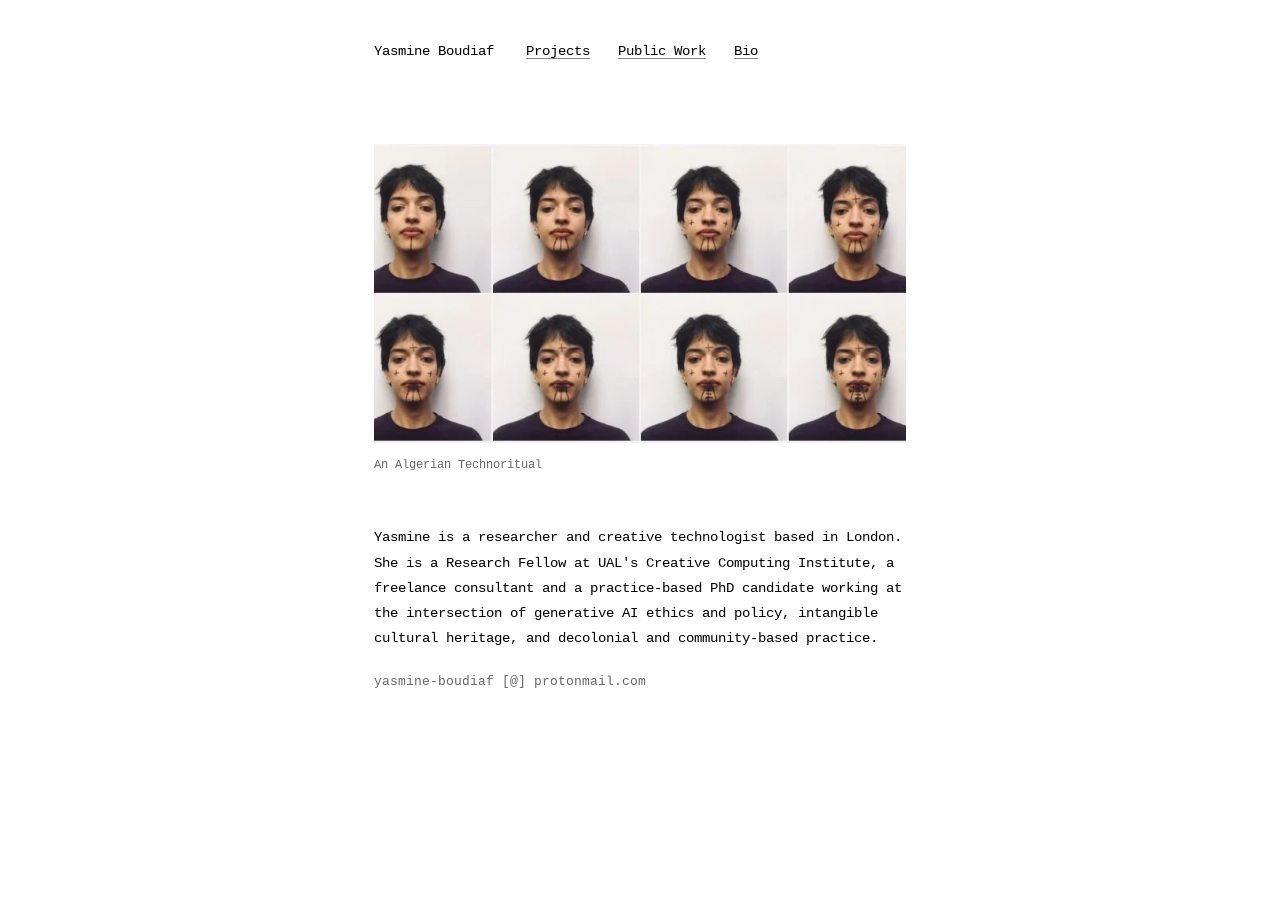
==== commit 350745c6: "Add files via upload Nov 2026.3" ====
--- a/index.html
+++ b/index.html
@@ -22,21 +22,21 @@
 <style>
 @font-face {
   font-family: 'Mono';
-  src: url('fonts/mono-regular.woff') format('woff');
+  src: url('mono-regular.woff') format('woff');
   font-weight: 400;
   font-style: normal;
   font-display: swap;
 }
 @font-face {
   font-family: 'Mono';
-  src: url('fonts/mono-bold.woff') format('woff');
+  src: url('mono-bold.woff') format('woff');
   font-weight: 700;
   font-style: normal;
   font-display: swap;
 }
 @font-face {
   font-family: 'Mono';
-  src: url('fonts/mono-italic.woff') format('woff');
+  src: url('mono-italic.woff') format('woff');
   font-weight: 400;
   font-style: italic;
   font-display: swap;
@@ -189,27 +189,27 @@
   <h1 class="visually-hidden">Yasmine Boudiaf</h1>
   <div class="carousel">
     <a class="slide is-on" href="#project-algerian-technoritual">
-      <span class="slide-frame"><img src="images/alg1.webp" alt="Eight portraits of Yasmine with facial markings gradually added" width="750" height="380"></span>
+      <span class="slide-frame"><img src="alg1.webp" alt="Eight portraits of Yasmine with facial markings gradually added" width="750" height="380"></span>
       <span class="slide-caption">An Algerian Technoritual</span>
     </a>
     <a class="slide" href="#project-handgestures">
-      <span class="slide-frame"><img src="images/hand1.webp" alt="A hand making a ring gesture against black" width="720" height="405" loading="lazy"></span>
+      <span class="slide-frame"><img src="hand1.webp" alt="A hand making a ring gesture against black" width="720" height="405" loading="lazy"></span>
       <span class="slide-caption">Mediterranean Hand Gestures</span>
     </a>
     <a class="slide" href="#project-woms">
-      <span class="slide-frame"><img src="images/woms2.webp" alt="Workshop participants at tables with laptops" width="1000" height="520" loading="lazy"></span>
+      <span class="slide-frame"><img src="woms2.webp" alt="Workshop participants at tables with laptops" width="1000" height="520" loading="lazy"></span>
       <span class="slide-caption">Ways of Machine Seeing</span>
     </a>
     <a class="slide" href="#project-experimental">
-      <span class="slide-frame"><img src="images/amph1.webp" alt="Purple translucent sugar sculptures lit from inside on a white plinth" width="640" height="480" loading="lazy"></span>
+      <span class="slide-frame"><img src="amph1.webp" alt="Purple translucent sugar sculptures lit from inside on a white plinth" width="640" height="480" loading="lazy"></span>
       <span class="slide-caption">Experimental Computation</span>
     </a>
     <a class="slide" href="#project-listening">
-      <span class="slide-frame"><img src="images/ls8.webp" alt="Workshop participants writing on a large Listening Structures sheet" width="500" height="375" loading="lazy"></span>
+      <span class="slide-frame"><img src="ls8.webp" alt="Workshop participants writing on a large Listening Structures sheet" width="500" height="375" loading="lazy"></span>
       <span class="slide-caption">Listening Structures</span>
     </a>
     <a class="slide" href="#project-vr">
-      <span class="slide-frame"><img src="images/vr2.webp" alt="Virtual open-plan office scene with two men addressing the viewer" width="1000" height="484" loading="lazy"></span>
+      <span class="slide-frame"><img src="vr2.webp" alt="Virtual open-plan office scene with two men addressing the viewer" width="1000" height="484" loading="lazy"></span>
       <span class="slide-caption">VR for Unconscious Bias</span>
     </a>
   </div>
@@ -222,51 +222,51 @@
   <span class="visually-hidden" aria-hidden="true">AI ethics policy cultural heritage decolonial generative AI participatory research intangible heritage anti-colonial racial justice surveillance data rights creative computing art practice community networks federated data commons computer vision augmented reality</span>
   <ul class="index">
   <li>
-    <a class="index-link" href="#project-algerian-technoritual"><span class="index-title">An Algerian Technoritual</span><figure class="fig"><img src="images/alg1.webp" alt="Eight portraits of Yasmine with facial markings gradually added" width="750" height="380" loading="lazy"></figure></a>
+    <a class="index-link" href="#project-algerian-technoritual"><span class="index-title">An Algerian Technoritual</span><figure class="fig"><img src="alg1.webp" alt="Eight portraits of Yasmine with facial markings gradually added" width="750" height="380" loading="lazy"></figure></a>
     <p class="index-desc">Yasmine uses AI to artistically respond to and connect with a disappearing practice from her own culture: the facial tattoos of Algerian women.</p>
   </li>
   <li>
-    <a class="index-link" href="#project-woms"><span class="index-title">Ways of Machine Seeing</span><figure class="fig"><img src="images/woms1.webp" alt="Man on a blue background inside a computer vision box labelled person" width="360" height="284" loading="lazy"></figure></a>
+    <a class="index-link" href="#project-woms"><span class="index-title">Ways of Machine Seeing</span><figure class="fig"><img src="woms1.webp" alt="Man on a blue background inside a computer vision box labelled person" width="360" height="284" loading="lazy"></figure></a>
     <p class="index-desc">How are we teaching machines to see?</p>
   </li>
   <li>
-    <a class="index-link" href="#project-federated"><span class="index-title">Federated Data Commons for Creative Communities</span><figure class="fig"><img src="images/cards.webp" alt="Workshop cards describing stakeholders, such as the community that contributed oral histories, each paired with a drawn symbol" width="1200" height="839" loading="lazy"></figure></a>
+    <a class="index-link" href="#project-federated"><span class="index-title">Federated Data Commons for Creative Communities</span><figure class="fig"><img src="cards.webp" alt="Workshop cards describing stakeholders, such as the community that contributed oral histories, each paired with a drawn symbol" width="1200" height="839" loading="lazy"></figure></a>
     <p class="index-desc">A 15-month UK-US research project developing governance frameworks that enable creative communities to share and manage federated data commons for responsible machine learning applications.</p>
   </li>
   <li>
-    <a class="index-link" href="#project-aijustice"><span class="index-title">AI Justice Matrix</span><figure class="fig"><img src="images/ajm1.webp" alt="Network diagram of linked terms such as Colonial Extractivism, Surveillance and Epistemic Justice" width="760" height="760" loading="lazy"></figure></a>
+    <a class="index-link" href="#project-aijustice"><span class="index-title">AI Justice Matrix</span><figure class="fig"><img src="ajm1.webp" alt="Network diagram of linked terms such as Colonial Extractivism, Surveillance and Epistemic Justice" width="760" height="760" loading="lazy"></figure></a>
     <p class="index-desc">An online platform and collaborative authorship project that invites the perspectives of practitioners concerned with our relationship with technology.</p>
   </li>
   <li>
-    <a class="index-link" href="#project-aistreet"><span class="index-title">AI in the Street</span><figure class="fig"><img src="images/coventry.webp" alt="Participants cutting and collaging images onto a large street map at the Coventry observatory" width="900" height="1200" loading="lazy"></figure></a>
+    <a class="index-link" href="#project-aistreet"><span class="index-title">AI in the Street</span><figure class="fig"><img src="coventry.webp" alt="Participants cutting and collaging images onto a large street map at the Coventry observatory" width="900" height="1200" loading="lazy"></figure></a>
     <p class="index-desc">A five-city participatory project examining how everyday publics encounter AI in city streets.</p>
   </li>
   <li>
-    <a class="index-link" href="#project-handgestures"><span class="index-title">Mediterranean Hand Gestures</span><figure class="fig"><img src="images/hand1.webp" alt="A hand making a ring gesture against black" width="720" height="405" loading="lazy"></figure></a>
+    <a class="index-link" href="#project-handgestures"><span class="index-title">Mediterranean Hand Gestures</span><figure class="fig"><img src="hand1.webp" alt="A hand making a ring gesture against black" width="720" height="405" loading="lazy"></figure></a>
     <p class="index-desc">This interactive project uses a camera to detect hand gestures and a speaker to produce corresponding verbal sounds.</p>
   </li>
   <li>
-    <a class="index-link" href="#project-listening"><span class="index-title">Listening Structures</span><figure class="fig"><img src="images/ls1.webp" alt="Listening Structures sheet with four diagrams: Common-ing, Speculation Chamber, Epistemologies, Journey to Intervention" width="1000" height="905" loading="lazy"></figure></a>
+    <a class="index-link" href="#project-listening"><span class="index-title">Listening Structures</span><figure class="fig"><img src="ls1.webp" alt="Listening Structures sheet with four diagrams: Common-ing, Speculation Chamber, Epistemologies, Journey to Intervention" width="1000" height="905" loading="lazy"></figure></a>
     <p class="index-desc">Listening Structures provide a 2-dimensional environment to capture and orient thoughts on a given technological conundrum.</p>
   </li>
   <li>
-    <a class="index-link" href="#project-everywhere"><span class="index-title">EveryWhere</span><figure class="fig"><img src="images/everywhere.webp" alt="EveryWhere wordmark above a row of emoji: globes, a web, the sun and a repeat symbol" width="1191" height="514" loading="lazy"></figure></a>
+    <a class="index-link" href="#project-everywhere"><span class="index-title">EveryWhere</span><figure class="fig"><img src="everywhere.webp" alt="EveryWhere wordmark above a row of emoji: globes, a web, the sun and a repeat symbol" width="1191" height="514" loading="lazy"></figure></a>
     <p class="index-desc">EveryWhere is an open-source platform for enabling communities to build and own their own sustainable digital networks.</p>
   </li>
   <li>
-    <a class="index-link" href="#project-entanglements"><span class="index-title">Entanglements</span><figure class="fig"><img src="images/ent1.webp" alt="Hollerith punch card poster showing a large eye over a factory" width="250" height="348" loading="lazy"></figure></a>
+    <a class="index-link" href="#project-entanglements"><span class="index-title">Entanglements</span><figure class="fig"><img src="ent1.webp" alt="Hollerith punch card poster showing a large eye over a factory" width="250" height="348" loading="lazy"></figure></a>
     <p class="index-desc">Entanglements interrogates the relationship between states and technology companies.</p>
   </li>
   <li>
-    <a class="index-link" href="#project-vr"><span class="index-title">VR for Unconscious Bias</span><figure class="fig"><img src="images/vr1.webp" alt="Virtual meeting room scene with four colleagues around a table" width="500" height="311" loading="lazy"></figure></a>
+    <a class="index-link" href="#project-vr"><span class="index-title">VR for Unconscious Bias</span><figure class="fig"><img src="vr1.webp" alt="Virtual meeting room scene with four colleagues around a table" width="500" height="311" loading="lazy"></figure></a>
     <p class="index-desc">Using virtual reality to identify and change misogynistic micro-aggressions in the workplace.</p>
   </li>
   <li>
-    <a class="index-link" href="#project-safetymeme"><span class="index-title">Safety Meme</span><figure class="fig"><img src="images/safe1.webp" alt="Baby doll with an extra eye in a striped top, on a pole against yellow" width="1000" height="1000" loading="lazy"></figure></a>
+    <a class="index-link" href="#project-safetymeme"><span class="index-title">Safety Meme</span><figure class="fig"><img src="safe1.webp" alt="Baby doll with an extra eye in a striped top, on a pole against yellow" width="1000" height="1000" loading="lazy"></figure></a>
     <p class="index-desc">A physical meme that acts as an informative object for humans of the future.</p>
   </li>
   <li>
-    <a class="index-link" href="#project-experimental"><span class="index-title">Experimental Computation</span><figure class="fig"><img src="images/amph1.webp" alt="Purple translucent sugar sculptures lit from inside on a white plinth" width="640" height="480" loading="lazy"></figure></a>
+    <a class="index-link" href="#project-experimental"><span class="index-title">Experimental Computation</span><figure class="fig"><img src="amph1.webp" alt="Purple translucent sugar sculptures lit from inside on a white plinth" width="640" height="480" loading="lazy"></figure></a>
     <p class="index-desc">Sugar sculptures, light sculptures and other experiments with electronics and code.</p>
   </li>
   </ul>
@@ -276,24 +276,24 @@
   <a class="back" href="#projects">← Projects</a>
   <h1 class="project-title">An Algerian Technoritual</h1>
   <p class="meta">Art practice</p>
-  <figure class="fig"><img src="images/alg1.webp" alt="Eight portraits of Yasmine with facial markings gradually added" width="750" height="380" loading="lazy"></figure>
+  <figure class="fig"><img src="alg1.webp" alt="Eight portraits of Yasmine with facial markings gradually added" width="750" height="380" loading="lazy"></figure>
 <p>An Algerian Techno-Ritual offers a methodology that uses machine learning (ML) as a tool to document cultural practices at risk of permanent erasure from our collective memory, and as a way for people to connect to their heritage.</p>
 <p>Yasmine uses AI to artistically respond to and connect with a disappearing practice from her own culture: the facial tattoos of Algerian women.</p>
 <p>She made a database of mock markings, generated an AI version of the markings, then used augmented reality (AR) to overlay it on her face.</p>
-<figure class="fig"><img src="images/alg2.webp" alt="Grid of AI-generated facial markings" width="687" height="376" loading="lazy"></figure>
-<figure class="fig"><img src="images/alg3.gif" alt="Animated magenta facial marking" width="180" height="280" loading="lazy"></figure>
+<figure class="fig"><img src="alg2.webp" alt="Grid of AI-generated facial markings" width="687" height="376" loading="lazy"></figure>
+<figure class="fig"><img src="alg3.gif" alt="Animated magenta facial marking" width="180" height="280" loading="lazy"></figure>
 <p>Her intention is to expand this pilot to produce a database of facial markings of North African and Middle-Eastern women that does not contain biometric data, for cultural and artistic purposes. She would like to develop a way of using AI that is non-extractive and truly beneficial to society.</p>
 </article>
 <article id="v-project-woms" class="view" data-title="Ways of Machine Seeing" hidden>
   <a class="back" href="#projects">← Projects</a>
   <h1 class="project-title">Ways of Machine Seeing</h1>
   <p class="meta">Research and public engagement</p>
-  <figure class="fig"><img src="images/woms1.webp" alt="Man on a blue background inside a computer vision box labelled person" width="360" height="284" loading="lazy"></figure>
+  <figure class="fig"><img src="woms1.webp" alt="Man on a blue background inside a computer vision box labelled person" width="360" height="284" loading="lazy"></figure>
 <p>The widespread adoption of computer vision affects the lives of its users at unprecedented levels. Its impact falls unevenly, and the populations already facing various forms of discrimination are the most vulnerable.</p>
 <p>The project addresses the question: how are we teaching machines to see?</p>
 <p>The project's point of departure is John Berger's 1972 BBC documentary series and book <em>Ways of Seeing</em>, which had an enormous impact on both popular and academic perspectives on visual culture. Central to the proposal is Berger's assertion that "the relation between what we see and what we know is never settled." The project asks in what ways computer vision further unsettles this relation. What does the increasingly general application of AI and machine vision algorithms in platforms and software imply for human ways of learning to see? What is the relationship between learning to see and training machines to see? The research proposes to investigate what new forms of computer visual literacy might be necessary when machines intervene in the interpretation, circulation and production of images. It brings together different approaches to visual and media literacy from art education, pedagogy and computer science.</p>
 <p>Through hands-on experimentation with dataset curation and machine training, the workshops give participants a concrete context for understanding the risks and benefits of AI and computer vision.</p>
-<figure class="fig"><img src="images/woms2.webp" alt="Workshop participants at tables with laptops" width="1000" height="520" loading="lazy"></figure>
+<figure class="fig"><img src="woms2.webp" alt="Workshop participants at tables with laptops" width="1000" height="520" loading="lazy"></figure>
 <p>The project's interest lies in how developments in computer vision have transformed visuality, and how particular elite forms of knowledge gain legitimacy in ways that support intersectional discrimination and exclusion. It aims to inform a public understanding of these processes, to expose the limited worldview of image datasets, and to include other voices in this discussion.</p>
 <p><a href="https://www.centreforthestudyof.net/machine-seeing/index.php/Main_Page" target="_blank" rel="noopener">Toolkit</a> in development.</p>
 <h2 class="section-head">Collaborators</h2>
@@ -303,28 +303,28 @@
   <a class="back" href="#projects">← Projects</a>
   <h1 class="project-title">Federated Data Commons for Creative Communities</h1>
   <p class="meta">Research, 2025–2026</p>
-  <figure class="fig"><img src="images/cards.webp" alt="Workshop cards describing stakeholders, such as the community that contributed oral histories, each paired with a drawn symbol" width="1200" height="839"></figure>
+  <figure class="fig"><img src="cards.webp" alt="Workshop cards describing stakeholders, such as the community that contributed oral histories, each paired with a drawn symbol" width="1200" height="839"></figure>
 <p><strong>Funder:</strong> UKRI, <strong>Lead institution:</strong> University of the Arts London, <strong>Partner:</strong> New York University, <strong>Role:</strong> Project Co-Lead (UK)</p>
 <p>A 15-month UK-US research project developing governance frameworks that enable creative communities to share and manage federated data commons for responsible machine learning applications. A federated data commons is a distributed network of datasets governed by creators and stakeholders, allowing them to maintain local control while participating in a shared ecosystem with common standards.</p>
 <p>The project addresses a critical challenge: artists, musicians, and writers are at the forefront of AI adoption while facing significant economic risks from their work being used in training datasets without consent. The project develops two complementary frameworks: a Creator-Centric Federated Dataset Framework empowering artists to structure and share their creative datasets while maintaining control, and a Federated Data Commons Governance Framework establishing rules, permissions, and protocols for community-managed data commons.</p>
-<figure class="fig"><img src="images/fdcc.webp" alt="Participants standing around a table mapping a federated data commons with iridescent layers and handwritten notes" width="900" height="1200" loading="lazy"></figure>
+<figure class="fig"><img src="fdcc.webp" alt="Participants standing around a table mapping a federated data commons with iridescent layers and handwritten notes" width="900" height="1200" loading="lazy"></figure>
 <p>Yasmine serves as Project Co-Lead (UK), specialising in public engagement methodologies and AI ethics implementation. Her role spans participatory co-design workshops (WP2.1) and the documentation of case studies and implementation examples (WP4.1). The project is led by <a href="https://phoenixperry.com/" target="_blank" rel="noopener">Phoenix Perry</a> (UAL) and also involves Rebecca Fiebrink, Nick Bryan-Kinns, Elizabeth Wilson (all UAL), and <a href="https://tegabrain.com/" target="_blank" rel="noopener">Tega Brain</a> and Luke DuBois (NYU). Partners include <a href="https://foundation.mozilla.org/" target="_blank" rel="noopener">Mozilla Foundation</a>, <a href="https://creativecommons.org/" target="_blank" rel="noopener">Creative Commons</a>, <a href="https://sfpc.study/" target="_blank" rel="noopener">Society for Poetic Computation</a>, and <a href="https://www.ableton.com/" target="_blank" rel="noopener">Ableton</a>.</p>
 </article>
 <article id="v-project-aijustice" class="view" data-title="AI Justice Matrix" hidden>
   <a class="back" href="#projects">← Projects</a>
   <h1 class="project-title">AI Justice Matrix</h1>
   <p class="meta">Research, 2021–2022</p>
-  <figure class="fig"><img src="images/ajm1.webp" alt="Network diagram of linked terms such as Colonial Extractivism, Surveillance and Epistemic Justice" width="760" height="760" loading="lazy"></figure>
+  <figure class="fig"><img src="ajm1.webp" alt="Network diagram of linked terms such as Colonial Extractivism, Surveillance and Epistemic Justice" width="760" height="760" loading="lazy"></figure>
 <p>The <a href="https://aijusticematrix.com/" target="_blank" rel="noopener">AI Justice Matrix</a> is an online platform and collaborative authorship project that invites the perspectives of practitioners concerned with our relationship with technology. Yasmine developed it as part of her <a href="https://www.adalovelaceinstitute.org/just-ai/" target="_blank" rel="noopener">JUST AI</a> fellowship at the <a href="https://www.adalovelaceinstitute.org/" target="_blank" rel="noopener">Ada Lovelace Institute</a>, with funding from the <a href="https://www.ukri.org/councils/ahrc/" target="_blank" rel="noopener">Arts and Humanities Research Council</a>.</p>
 <p>Fundamentally, this project refutes the notion that effective policy making, as it relates to AI ethics, is at all possible. It is a critique of Euro-centric knowledge processes and the way they manifest as curated information flows passing through sanctioned knowledge keepers. It treats all sources and expressions of knowledge as valid. It offers issues to consider when contemplating AI practice without necessarily offering an answer.</p>
-<figure class="fig"><img src="images/ajm2.webp" alt="Two AI Justice Matrix pop-up entries: Ethics, and Older White Feminism" width="957" height="412" loading="lazy"></figure>
+<figure class="fig"><img src="ajm2.webp" alt="Two AI Justice Matrix pop-up entries: Ethics, and Older White Feminism" width="957" height="412" loading="lazy"></figure>
 <p>She presented the project at <a href="https://202122.transmediale.de/projects/aarhus-university-london-south-bank-university" target="_blank" rel="noopener">Transmediale 2021/22</a> and <a href="https://www.cpdpconferences.org/" target="_blank" rel="noopener">CPDP 2022</a>. A publication is in development.</p>
 </article>
 <article id="v-project-aistreet" class="view" data-title="AI in the Street" hidden>
   <a class="back" href="#projects">← Projects</a>
   <h1 class="project-title">AI in the Street</h1>
   <p class="meta">Research, 2023–2026</p>
-  <figure class="fig"><img src="images/coventry.webp" alt="Participants cutting and collaging images onto a large street map at the Coventry observatory" width="900" height="1200"></figure>
+  <figure class="fig"><img src="coventry.webp" alt="Participants cutting and collaging images onto a large street map at the Coventry observatory" width="900" height="1200"></figure>
 <p><strong>Funder:</strong> AHRC BRAID Programme, <strong>Role:</strong> Researcher and Creative Technologist, <strong>Partners:</strong> University of Warwick, UAL, Nokia Bell Labs, NESTA, LOTI, Transport for West Midlands</p>
 <p>A five-city participatory project examining how everyday publics encounter AI in city streets. Yasmine led the London Observatory across three sites, Science Gallery (London Bridge), Martello Street Studios (London Fields), and Hermitage Community Moorings (Wapping), with 18 participants across sessions of up to three hours each.</p>
 <p>The methodology centred on collaborative diagramming and sensing walks using A4 OHP transparency sheets layered over A0 street maps, working across four domains: Vehicles and Physical Infrastructure, Platforms and Data Flows, Labour and Operations, Users and Non-Users. Observatories also ran in Coventry, Edinburgh, Cambridge, and Logan (Australia). Findings launched at Newspeak House, London, January 2026.</p>
@@ -337,10 +337,10 @@
   <a class="back" href="#projects">← Projects</a>
   <h1 class="project-title">Mediterranean Hand Gestures</h1>
   <p class="meta">Art practice, 2020</p>
-  <figure class="fig"><img src="images/hand1.webp" alt="A hand making a ring gesture against black" width="720" height="405" loading="lazy"></figure>
+  <figure class="fig"><img src="hand1.webp" alt="A hand making a ring gesture against black" width="720" height="405" loading="lazy"></figure>
 <p>This interactive project uses a camera to detect hand gestures and a speaker to produce corresponding verbal sounds.</p>
 <p>Common Algerian and Mediterranean hand gestures are a big part of Yasmine's culture, and she wanted to produce a system that preserves and demonstrates them. She remembers, as a child, watching her relatives having entire conversations with neighbours in other buildings using hand gestures alone. They would catch up on local news, gossip and share jokes.</p>
-<figure class="fig"><video src="video/hand2.mp4" autoplay muted loop playsinline aria-label="Yasmine making a series of Algerian hand gestures"></video></figure>
+<figure class="fig"><video src="hand2.mp4" autoplay muted loop playsinline aria-label="Yasmine making a series of Algerian hand gestures"></video></figure>
 <p>Over time, this gestural language has faded. The main reason is that it seems no longer necessary, since most people have a mobile phone they use to send messages and emojis. Another factor is generational. Many in her generation have grown up under the influence of Western Europe and the US, or emigrated there, where hand gestures and expressive communication are less common. Although not a traditionalist, she has come to realise that the English language and mannerisms lack the range and richness in emotional expression that Mediterranean cultures have.</p>
 <p>She wanted to develop a way of capturing the emotional vocabulary of these gestures before they disappear completely, and to make the case for the non-verbal expressions of emotion that words fail to articulate. Ideally this would be an interactive installation where audience members try out different hand gestures and learn what their meanings represent. Even without understanding the language they hear, they would sense the emotion in the tone and still enjoy the experience.</p>
 <p>She wrote the piece in C++ and used a PlayStation Eye camera. She provided the audio recordings of her voice and her hand for the gestures. She first produced a data file with the three gestures separately, then imported that into the final program, which recognised the visual input and matched it to the audio files.</p>
@@ -351,21 +351,21 @@
   <a class="back" href="#projects">← Projects</a>
   <h1 class="project-title">Listening Structures</h1>
   <p class="meta">Research and practice</p>
-  <figure class="fig"><img src="images/ls1.webp" alt="Listening Structures sheet with four diagrams: Common-ing, Speculation Chamber, Epistemologies, Journey to Intervention" width="1000" height="905" loading="lazy"></figure>
+  <figure class="fig"><img src="ls1.webp" alt="Listening Structures sheet with four diagrams: Common-ing, Speculation Chamber, Epistemologies, Journey to Intervention" width="1000" height="905" loading="lazy"></figure>
 <p>Challenging, undermining and distributing power is hard. Participation in discourse, let alone influencing systemic change, requires resources. Some are material and some more symbolic, signalling to all the undeniable legitimacy of the agent.</p>
 <p>In undermining this process (a process that has become democracy in practice), new constellations of participation and outcomes are necessary. Listening Structures provide a 2-dimensional environment to capture and orient thoughts on a given technological conundrum. A series of geometric shapes that gradually fill with words, the process asks: what would listening look like if assigned roles were no longer visible, and conventional conversational dynamics (such as waiting for your turn to speak) no longer confined participants?</p>
-<div class="grid"><figure class="fig"><img src="images/ls2.gif" alt="Common-ing diagram, animated" width="500" height="500" loading="lazy"></figure><figure class="fig"><img src="images/ls3.gif" alt="Deep Fissures diagram, animated" width="500" height="500" loading="lazy"></figure><figure class="fig"><img src="images/ls4.gif" alt="Epistemologies diagram, animated" width="500" height="500" loading="lazy"></figure><figure class="fig"><img src="images/ls5.gif" alt="Floating Thoughts diagram, animated" width="500" height="500" loading="lazy"></figure><figure class="fig"><img src="images/ls6.gif" alt="Journey to Intervention diagram, animated" width="500" height="500" loading="lazy"></figure><figure class="fig"><img src="images/ls7.gif" alt="Speculation Chamber diagram, animated" width="500" height="500" loading="lazy"></figure></div>
+<div class="grid"><figure class="fig"><img src="ls2.gif" alt="Common-ing diagram, animated" width="500" height="500" loading="lazy"></figure><figure class="fig"><img src="ls3.gif" alt="Deep Fissures diagram, animated" width="500" height="500" loading="lazy"></figure><figure class="fig"><img src="ls4.gif" alt="Epistemologies diagram, animated" width="500" height="500" loading="lazy"></figure><figure class="fig"><img src="ls5.gif" alt="Floating Thoughts diagram, animated" width="500" height="500" loading="lazy"></figure><figure class="fig"><img src="ls6.gif" alt="Journey to Intervention diagram, animated" width="500" height="500" loading="lazy"></figure><figure class="fig"><img src="ls7.gif" alt="Speculation Chamber diagram, animated" width="500" height="500" loading="lazy"></figure></div>
 <p>The listening detaches from any person, yet everyone becomes the listener, as each participant sees the output at the same time. This distributed listening becomes active distributed listening when participants have access to the platform that collects contributions and are able to manipulate them. These contributions, or thoughts, take on a life of their own. Anyone picks them up, moves them around, builds on them, manipulates and challenges them. Half-formed ideas manifest, and someone else makes them whole. As ideas travel through these structures during this in-person interactive workshop, the nature of these ideas changes, and the commons determines the output.</p>
 <p>In the workshops, participants collectively interrogate case studies where big tech and the public sector become entangled, assessing their impact on public life and minoritised communities. They pick up and run with each other's ideas to collectively speculate on alternative figurations for what such relationships could be, if communities distributed power and made decisions in the commons.</p>
-<figure class="fig"><img src="images/ls8.webp" alt="Workshop participants writing on a large Listening Structures sheet" width="500" height="375" loading="lazy"></figure>
-<figure class="fig"><img src="images/ls9.webp" alt="A finished Listening Structures sheet covered in handwritten contributions" width="500" height="375" loading="lazy"></figure>
+<figure class="fig"><img src="ls8.webp" alt="Workshop participants writing on a large Listening Structures sheet" width="500" height="375" loading="lazy"></figure>
+<figure class="fig"><img src="ls9.webp" alt="A finished Listening Structures sheet covered in handwritten contributions" width="500" height="375" loading="lazy"></figure>
 <p><a href="https://titipi.org/wiki/index.php/Listening_Structures" target="_blank" rel="noopener">TiTiPi's Infrastructural Interactions</a> features Listening Structures, and Yasmine has run workshops at <a href="https://www.cpdpconferences.org/" target="_blank" rel="noopener">CPDP</a> and <a href="https://www.disruptionlab.org/" target="_blank" rel="noopener">Disruption Network Lab</a>.</p>
 </article>
 <article id="v-project-everywhere" class="view" data-title="EveryWhere" hidden>
   <a class="back" href="#projects">← Projects</a>
   <h1 class="project-title">EveryWhere</h1>
   <p class="meta">Community networks, 2022</p>
-  <figure class="fig"><img src="images/everywhere.webp" alt="EveryWhere wordmark above a row of emoji: globes, a web, the sun and a repeat symbol" width="1191" height="514"></figure>
+  <figure class="fig"><img src="everywhere.webp" alt="EveryWhere wordmark above a row of emoji: globes, a web, the sun and a repeat symbol" width="1191" height="514"></figure>
 <p>EveryWhere is an open-source platform for enabling communities to build and own their own sustainable digital networks. The project comprises a long-term method for enabling local communities to manage their own instance, a hardware platform for building secure, sustainable community-spanning wi-fi mesh networks, and a software platform for writing, reading, and interacting with community content.</p>
 <p>Yasmine participated in the founding EveryWhere Conference at UAL's Creative Computing Institute in July 2022, contributing across five thematic working sessions: community, hardware, sustainability, software, and creative. Her work on community-centred technology and anti-colonial approaches to digital infrastructure directly shaped the project's ethical framing. The conference brought together practitioners including Sarah Grant, Tega Brain, and Matteo Loglio to develop the project's research questions and methodology. Yasmine's contribution is credited throughout the conference documentation as foundational to the community and creative strands.</p>
 <p>The project's three research goals, enacting best practices for local community-owned networks; proving best practices in sustainable computing spanning local hardware, renewable power, and software; and proving best practices in the creation of artistic and functional augmented reality content for and by communities, align directly with Yasmine's broader research concerns around community data sovereignty and decolonial infrastructure.</p>
@@ -377,26 +377,26 @@
   <a class="back" href="#projects">← Projects</a>
   <h1 class="project-title">Entanglements</h1>
   <p class="meta">Project, 2021–2022</p>
-  <figure class="fig"><img src="images/ent1.webp" alt="Hollerith punch card poster showing a large eye over a factory" width="250" height="348" loading="lazy"></figure>
+  <figure class="fig"><img src="ent1.webp" alt="Hollerith punch card poster showing a large eye over a factory" width="250" height="348" loading="lazy"></figure>
 <p>Entanglements interrogates the relationship between states and technology companies. These relationships are lawful, yet at times perpetuate violence towards minoritised groups. It is therefore important when describing these relationships and their effects on people to move away from the potentially sanitising framing of legality vs illegality, and to situate this as part of a wider pattern of behaviour that keeps replaying across history and geographies in different forms, as part of a continuum of the subjugation of people away from power by entities of power.</p>
-<figure class="fig"><img src="images/ent2.webp" alt="Pages from Vaught&#x27;s Practical Character Reader labelling facial features as deceitful or honest" width="640" height="505" loading="lazy"></figure>
+<figure class="fig"><img src="ent2.webp" alt="Pages from Vaught&#x27;s Practical Character Reader labelling facial features as deceitful or honest" width="640" height="505" loading="lazy"></figure>
 <p>The systematic, often unnoticed and seemingly harmless harvesting of individuals' data becomes a weapon against minoritised groups. In partnerships between government bodies and private technology companies, the project identifies tech solutionism, normalising language, lack of consent and obfuscation as neo-colonial behaviours of these entities of power, serving to maintain and extend that power.</p>
-<figure class="fig"><img src="images/ent3.webp" alt="BEIS privacy notice listing third parties that receive personal data, annotated in red" width="801" height="435" loading="lazy"></figure>
+<figure class="fig"><img src="ent3.webp" alt="BEIS privacy notice listing third parties that receive personal data, annotated in red" width="801" height="435" loading="lazy"></figure>
 <p>This project seeks to demystify technological concepts and develop a conceptual understanding in people. Collectively, participants interrogate, detangle and then reimagine public-private contracts.</p>
-<figure class="fig"><img src="images/ent4.webp" alt="Government contract text with colour highlights and annotations" width="368" height="165" loading="lazy"></figure>
+<figure class="fig"><img src="ent4.webp" alt="Government contract text with colour highlights and annotations" width="368" height="165" loading="lazy"></figure>
 <p><a href="https://www.artscouncil.org.uk/" target="_blank" rel="noopener">Arts Council England</a> supported the project, and Yasmine presented it at the <a href="https://www.arts.ac.uk/creative-computing-institute" target="_blank" rel="noopener">Creative Computing Institute</a>, <a href="https://www.disruptionlab.org/" target="_blank" rel="noopener">Disruption Network Lab</a> and <a href="https://lnu.se/en/" target="_blank" rel="noopener">Linnaeus University</a>.</p>
 </article>
 <article id="v-project-vr" class="view" data-title="VR for Unconscious Bias" hidden>
   <a class="back" href="#projects">← Projects</a>
   <h1 class="project-title">VR for Unconscious Bias</h1>
   <p class="meta">Project</p>
-  <figure class="fig"><img src="images/vr1.webp" alt="Virtual meeting room scene with four colleagues around a table" width="500" height="311" loading="lazy"></figure>
+  <figure class="fig"><img src="vr1.webp" alt="Virtual meeting room scene with four colleagues around a table" width="500" height="311" loading="lazy"></figure>
 <h2 class="section-head">Aim</h2>
 <p>To identify misogynistic micro-aggressive behaviour arising from implicit bias in the workplace, and use virtual reality as a tool to change that behaviour.</p>
 <h2 class="section-head">The training</h2>
 <p>Many professional women encounter a type of misogyny at work too subtle to make an official complaint about. These are microaggressions: subtle physical or verbal behaviour based on bias and stereotypes.</p>
 <p>Colleagues participate by experiencing virtual scenarios that show such behaviour. A guided conversation follows, discussing themes in the experiences. The training asks nothing more of participants, and trust individuals to make personal changes as they deem appropriate.</p>
-<figure class="fig"><img src="images/vr2.webp" alt="Virtual open-plan office scene with two men addressing the viewer" width="1000" height="484" loading="lazy"></figure>
+<figure class="fig"><img src="vr2.webp" alt="Virtual open-plan office scene with two men addressing the viewer" width="1000" height="484" loading="lazy"></figure>
 <h2 class="section-head">Research</h2>
 <p>Yasmine collected hundreds of personal accounts of misogynistic micro-aggressions from hundreds of women. There were 3 criteria:</p>
 <ol>
@@ -417,20 +417,20 @@
   <a class="back" href="#projects">← Projects</a>
   <h1 class="project-title">Safety Meme</h1>
   <p class="meta">Art practice, 2021</p>
-  <figure class="fig"><img src="images/safe1.webp" alt="Baby doll with an extra eye in a striped top, on a pole against yellow" width="1000" height="1000" loading="lazy"></figure>
+  <figure class="fig"><img src="safe1.webp" alt="Baby doll with an extra eye in a striped top, on a pole against yellow" width="1000" height="1000" loading="lazy"></figure>
 <p>A physical meme that acts as an informative object for humans of the future: a human interacts with a mechanical object, and the object reacts and communicates valuable information to the human.</p>
 <p>Yasmine's intention is that in a speculative future, a person familiar with the Physical Meme, upon discovering a piece of information that needs communicating, will build a version of this object, as an act of altruism, to share that information with others.</p>
 <p>Her monster baby warns humans of the future of nuclear waste nearby. A pressure sensor activates movement and sound that warns you to stay away.</p>
-<figure class="fig"><img src="images/safe2.webp" alt="The doll on a pole among leaves, beside a radiation warning sign" width="558" height="558" loading="lazy"></figure>
+<figure class="fig"><img src="safe2.webp" alt="The doll on a pole among leaves, beside a radiation warning sign" width="558" height="558" loading="lazy"></figure>
 <p>She proposes a new use for memes: to inform. Memes don't have to exist only for humour, or derision, or capitalist endeavours. They have the potential to inform, and to serve altruism. They evolve, and spill over from the web to the real world. The project invites people to imagine new possibilities together.</p>
 <p>She has made an example of a Physical Meme, a "Safety Meme", as a pilot project communicating the dangers of nuclear waste.</p>
 <p>Nuclear waste will remain radioactive for thousands of years. Humans in the future will need warnings about the danger of the nuclear waste we produce now. Semantics and symbols we use now will not carry the same meaning in the future, so the project proposes a warning symbol (a mutated baby) that stays relevant in years to come, and a vehicle that lets people reproduce the symbol (the virality of memes).</p>
-<figure class="fig"><img src="images/safe4.gif" alt="Animated biohazard warning sign" width="80" height="66" loading="lazy"></figure>
+<figure class="fig"><img src="safe4.gif" alt="Animated biohazard warning sign" width="80" height="66" loading="lazy"></figure>
 <p>Nuclear semiotics is a fascinating practice that attempts to imagine which interventions we produce in the present would help warn people in the distant future of the dangers of nuclear waste. Attempts at this include an atomic priesthood, breeding cats that change colour near radiation, and the notion that "this place is not a place of honour".</p>
 <p>It's unlikely that any warning system that appeals to a person's sense of reason will work. People routinely trespass and excavate where they know they shouldn't. Tomb raiders ignore curses, and there's a campaign trying to convince young people that live train lines are actually dangerous.</p>
 <p>This pilot project proposed that evoking discomfort and disgust would work better, as these emotions are universal, and not attached to a specific culture or a particular language system.</p>
 <p>She wanted to appeal to people's sense of the absurd, as something unusual is more viable as a meme, and more likely to live on in people's imaginations, free of any tether to cultural context or a point in time. The aesthetic of Tim Hunkin's "Novelty Automation" machines elegantly demonstrates that machines function and convey meaning without mechanical complexity. She wanted to retain an element of humour, to be disarming and engaging without asking much intellectual labour of an audience.</p>
-<figure class="fig"><img src="images/safe3.webp" alt="The doll taken apart, wired to an Arduino and servos" width="500" height="375" loading="lazy"></figure>
+<figure class="fig"><img src="safe3.webp" alt="The doll taken apart, wired to an Arduino and servos" width="500" height="375" loading="lazy"></figure>
 <p>She assembled a mechanical sculpture that anyone is able to re-assemble, without knowledge of electronics, using easily available, scavenged materials at little or no cost. She wanted to offer the idea that participating in a practical sense in technological practice is for everyone.</p>
 <h2 class="section-head">Working philosophy</h2>
 <p>A list of proposed rules and principles to guide the development of the project:</p>
@@ -453,13 +453,13 @@
   <h1 class="project-title">Experimental Computation</h1>
   <p class="meta">Art practice</p>
   <h3 class="sub-head">Amphibian Populations of London</h3>
-<figure class="fig"><img src="images/amph1.webp" alt="Purple translucent sugar sculptures lit from inside on a white plinth" width="640" height="480" loading="lazy"></figure>
+<figure class="fig"><img src="amph1.webp" alt="Purple translucent sugar sculptures lit from inside on a white plinth" width="640" height="480" loading="lazy"></figure>
 <p>Amphibian Populations of London is a computational art piece made of three hand-sized sculptures. Yasmine made the sculptures from sugar and coated them in resin. They emit light pulses corresponding to populations of amphibians recorded at different sites across London. The form, colour and pulse patterns of the sculptures represent the relative health of these populations.</p>
-<figure class="fig"><img src="images/amph2.webp" alt="Close-up of two purple sugar sculptures" width="640" height="480" loading="lazy"></figure>
+<figure class="fig"><img src="amph2.webp" alt="Close-up of two purple sugar sculptures" width="640" height="480" loading="lazy"></figure>
 <p>Does data have the capacity to represent living things? And if so, what traits does a non-biological object require to convey this sense of life?</p>
 
 <h3 class="sub-head">Sentient Blobs</h3>
-<figure class="fig"><img src="images/blob1.webp" alt="Coloured light sculptures glowing in a tree at night" width="480" height="640" loading="lazy"></figure>
+<figure class="fig"><img src="blob1.webp" alt="Coloured light sculptures glowing in a tree at night" width="480" height="640" loading="lazy"></figure>
 <p>Interactive light sculptures with motion detectors, LED lights and a programmed ESP32 chip give ambient "womp" pulsating light when someone nears.</p>
 <p>Small ones as indoor decoration, massive ones at outdoor experiences.</p>
 <p>Yasmine exhibited them at <a href="https://secretgardenparty.com/" target="_blank" rel="noopener">Secret Garden Party</a> 2022.</p>
@@ -470,16 +470,16 @@
 <p>Annual data analysis and appraisal of ethnic disparities and anti-racism initiatives across universities in England. UAL's head of research selected Yasmine to co-author the Index, and she managed the research process from design through to publication and dissemination. Times Higher Education featured the Index.</p>
 
 <h3 class="sub-head">HR Manager</h3>
-<figure class="fig"><img src="images/hr1.webp" alt="Virtual office room from the HR Manager game" width="300" height="153" loading="lazy"></figure>
+<figure class="fig"><img src="hr1.webp" alt="Virtual office room from the HR Manager game" width="300" height="153" loading="lazy"></figure>
 <p class="tbc">Text to come</p>
 
 <h3 class="sub-head">Preppy</h3>
-<div class="grid"><figure class="fig"><img src="images/prep1.webp" alt="Preppy app menu screen" width="204" height="318" loading="lazy"></figure><figure class="fig"><img src="images/prep2.webp" alt="Preppy challenge screen asking whether she seems happy, reflective or upset" width="202" height="312" loading="lazy"></figure></div>
+<div class="grid"><figure class="fig"><img src="prep1.webp" alt="Preppy app menu screen" width="204" height="318" loading="lazy"></figure><figure class="fig"><img src="prep2.webp" alt="Preppy challenge screen asking whether she seems happy, reflective or upset" width="202" height="312" loading="lazy"></figure></div>
 <p class="tbc">Text to come</p>
 
 <h3 class="sub-head">Untitled</h3>
-<figure class="fig"><img src="images/misc1.webp" alt="A hand holding a circuit board beside a box labelled Dirty Prolog Box" width="300" height="170" loading="lazy"></figure>
-<figure class="fig"><img src="images/misc2.gif" alt="Animated grey cat" width="207" height="170" loading="lazy"></figure>
+<figure class="fig"><img src="misc1.webp" alt="A hand holding a circuit board beside a box labelled Dirty Prolog Box" width="300" height="170" loading="lazy"></figure>
+<figure class="fig"><img src="misc2.gif" alt="Animated grey cat" width="207" height="170" loading="lazy"></figure>
 
 <h3 class="sub-head">Average Face, Average Views</h3>
 <div class="img-box img-box-main"><span class="img-box-label">Image</span></div>
@@ -559,7 +559,7 @@
 </section>
 
 <section id="v-bio" class="view" data-title="Bio" hidden>
-<figure class="fig portrait"><img src="images/portrait.webp" alt="Portrait of Yasmine Boudiaf in front of patterned wallpaper with green leaves" width="800" height="800"></figure>
+<figure class="fig portrait"><img src="portrait.webp" alt="Portrait of Yasmine Boudiaf in front of patterned wallpaper with green leaves" width="800" height="800"></figure>
 <h2 class="section-head">Short bio</h2>
 <p>Yasmine Boudiaf is a researcher, artist, and technologist based in London. A Research Fellow at UAL's Creative Computing Institute and a PhD candidate working at the intersection of generative AI, intangible cultural heritage, and decolonial practice, she was named one of <a href="https://womeninaiethics.org/the-list/of-2022/" rel="noopener" target="_blank">100 Brilliant Women in AI Ethics 2022</a> and is a Visiting Fellow of the <a href="https://www.adalovelaceinstitute.org/person/yasmine-boudiaf/" rel="noopener" target="_blank">Ada Lovelace Institute</a> and a Fellow of the Royal Society of Arts.</p>
 <h2 class="section-head">Long bio</h2>
